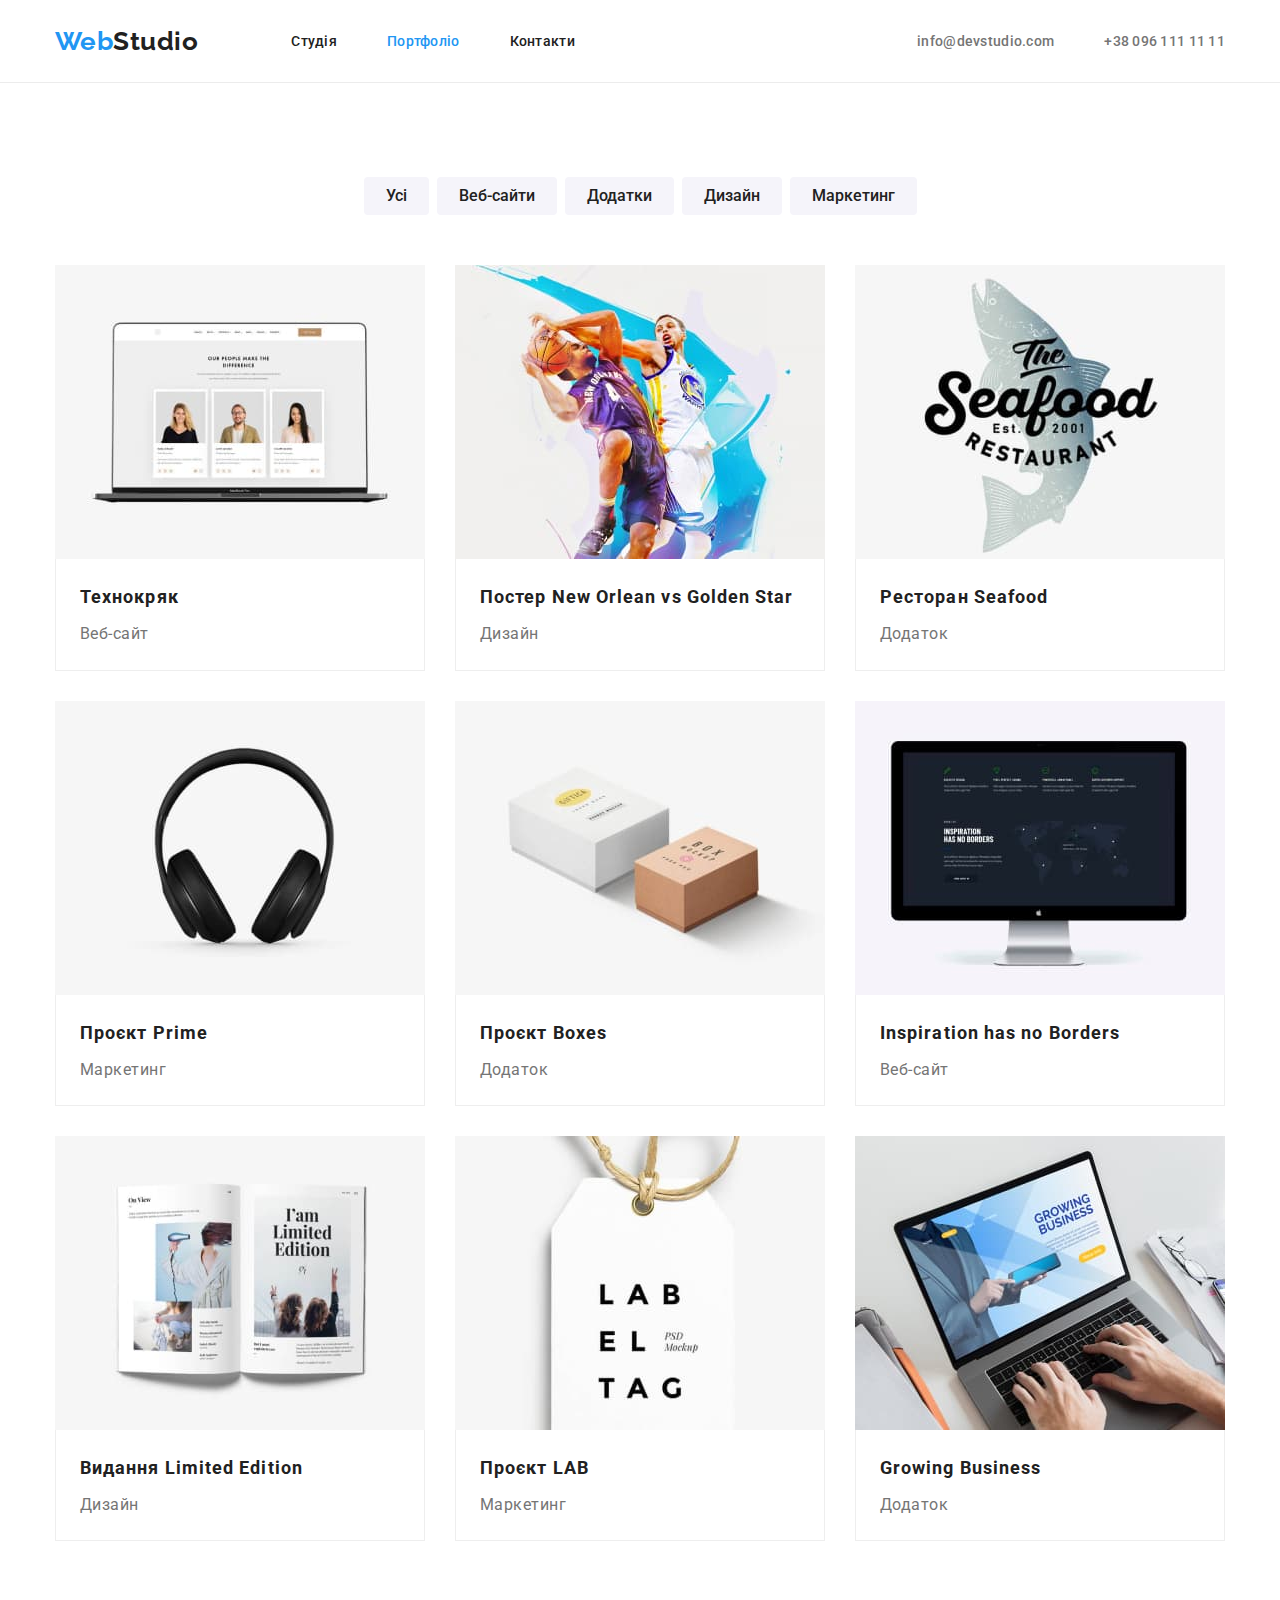
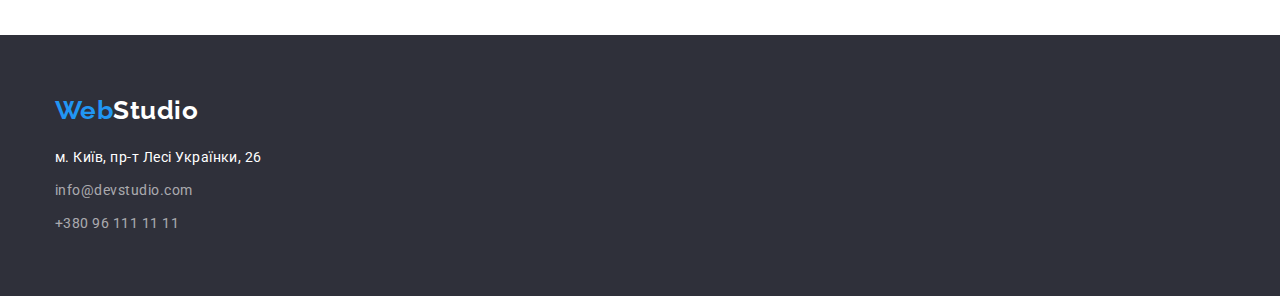
==== portfolio.html @ 6e2898c4 "Копирует файлы с репозитория goit-markup-hw-03" ====
<!DOCTYPE html>
<html lang="uk">
<head>
    <meta charset="UTF-8">
    <meta http-equiv="X-UA-Compatible" content="IE=edge">
    <meta name="viewport" content="width=device-width, initial-scale=1.0">
    <title>Document</title>
    <link href="https://fonts.googleapis.com/css2?family=Raleway:wght@700&family=Roboto:wght@400;500;700;900&display=swap" rel="stylesheet">    
    <link rel="stylesheet" href="https://cdnjs.cloudflare.com/ajax/libs/modern-normalize/1.1.0/modern-normalize.min.css">
    <link rel="stylesheet" href="./css/styles.css">
</head>
<body class="body">
    <!--Header content-->
    <header class="header">
        <div class="header-list container">
            <nav class="nav">
                <a href="./index.html" class="logo">Web<span class="second-color">Studio</span></a>
                <ul class="nav-list list">
                    <li class="nav-list-item"><a href="index.html" class="nav-link">Студія</a></li>
                    <li class="nav-list-item"><a href="./portfolio.html" class="nav-link current">Портфоліо</a></li>
                    <li class="nav-list-item"><a href="" class="nav-link">Контакти</a></li>
                </ul>
    
            </nav>
    
            <ul class="contacts list">
                <li class="contacts-item"><a href="mailto:info@devstudio.com" class="contacts-link">info@devstudio.com</a>
                </li>
                <li class="contacts-item"><a href="tel:+380961111111" class="contacts-link">+38 096 111 11 11</a></li>
            </ul>
        </div>
    
    </header>

    <!--Main content-->
<main>
    <div class="container">
    <section class="portfolio-examples">
        <h1 class="section-title portfolio-title visually-hidden">Приклади робіт</h1>
    <ul class="examples list">
        <li class="examples-item"><button type="button" class="button btn-secondary">Усі</button></li>
        <li class="examples-item"><button type="button" class="button btn-secondary">Веб-сайти</button></li>
        <li class="examples-item"><button type="button" class="button btn-secondary">Додатки</button></li>
        <li class="examples-item"><button type="button" class="button btn-secondary">Дизайн</button></li>
        <li class="examples-item"><button type="button" class="button btn-secondary">Маркетинг</button></li>
    </ul>

    <ul class="works list">
        <li class="works-item">
            <img src="images/technocrack.jpg" alt="Відкритий сайт Технокряк на ноутбуці" width="370">
            <div class="card">
            <h2 class="works-title">Технокряк</h2>
            <p class="type">Веб-сайт</p>
            </div>
        </li>

        <li class="works-item">
            <img src="./images/poster-no-vs-gs.jpg" alt="Афіша гри NO-GS" width="370">
            <div class="card">
            <h2 class="works-title">Постер New Orlean vs Golden Star</h2>
            <p class="type">Дизайн</p>
            </div>
        </li>

        <li class="works-item">
            <img src="./images/seafood.jpg" alt="Логотип ресторану Seafood" width="370">
            <div class="card">
            <h2 class="works-title">Ресторан Seafood</h2>
            <p class="type">Додаток</p>
            </div>
        </li>

        <li class="works-item">
             <img src="./images/project-prime.jpg" alt="Логотип проекту Prime" width="370">
             <div class="card">
             <h2 class="works-title">Проєкт Prime</h2>
             <p class="type">Маркетинг</p>
            </div>
            
        </li>
        <li class="works-item">
              <img src="./images/project-boxes.jpg" alt="Логотип проекту Boxes" width="370">
              <div class="card">
              <h2 class="works-title">Проєкт Boxes</h2>
              <p class="type">Додаток</p> 
            </div>
            </li>

        <li class="works-item">
              <img src="./images/inspiration-has-no-bolders.jpg" alt="Сайт Inspiration" width="370">
              <div class="card">
              <h2 class="works-title">Inspiration has no Borders</h2>
              <p class="type">Веб-сайт</p>
            </div>
            </li>

        <li class="works-item">
              <img src="./images/limited-edition.jpg" alt="Журнал Limited Edition" width="370">
            <div class="card">  
            <h2 class="works-title">Видання Limited Edition</h2>
            <p class="type">Дизайн</p>   
            </div>
            </li>

        <li class="works-item">
             <img src="./images/project-lab.jpg" alt="Бірка фірми LAB" width="370">
            <div class="card"> 
            <h2 class="works-title">Проєкт LAB</h2>
             <p class="type">Маркетинг</p>
            </div>
            </li>

        <li class="works-item">
            <img src="./images/growing-business.jpg" alt="Відкритий додаток Growing Business на ноутбуці" width="370">
            <div class="card">
            <h2 class="works-title">Growing Business</h2>
            <p class="type">Додаток</p>
            </div>
        </li>

    </ul>
   </section>
   </div>
</main>

<!--Footer content-->

<footer class="footer">
    <div class="container">
        <a href="./index.html" class="footer-logo">Web<span class="second-color">Studio</span></a>
        <address>
            <ul class="footer-list">
                <li class="footer-list-item"><a
                        href="https://www.google.com.ua/maps/place/%D0%B1%D1%83%D0%BB.+%D0%9B%D0%B5%D1%81%D0%B8+%D0%A3%D0%BA%D1%80%D0%B0%D0%B8%D0%BD%D0%BA%D0%B8,+26,+%D0%9A%D0%B8%D0%B5%D0%B2,+02000/@50.4284025,30.531833,15.25z/data=!4m5!3m4!1s0x40d4cf0e033ecbe9:0x57a4dffefec77da0!8m2!3d50.4265807!4d30.5383859?hl=ru"
                        target="_blank" rel="noopener noreferrer" class="footer-addres">м. Київ, пр-т Лесі Українки,
                        26</a></li>
                <li class="footer-list-item"><a href="mailto:info@devstudio.com"
                        class="contacts-link">info@devstudio.com</a></li>
                <li class="footer-list-item"><a href="tel:+380961111111" class="contacts-link">+380 96 111 11 11</a>
                </li>
            </ul>
        </address>
    </div>
</footer>

</body>
</html>
---- css/styles.css ----
/* Цвет основного текста #212121 */
/* Вторичный цвет текста #757575 */
/* Основной цвет макета #FFFFFF */
/* Вторичный цвет фона #F5F4FA */
/* Акцент #2196F3 */
/* Цвет футера #2F303A */

:root{
    --primary-text-color: #212121;
    --second-text-color: #757575;
    --accent-color: #2196F3;
    --primary-white-color: #ffffff;
}


.body{
    background-color:var(--primary-white-color);
    color: var(--second-text-color);
    font-family: Roboto, sans-serif;
    letter-spacing: 0.03em;
}

.visually-hidden {
  position: absolute;
  width: 1px;
  height: 1px;
  margin: -1px;
  padding: 0;
  overflow: hidden;
  border: 0;
  clip: rect(0 0 0 0);
}

.button{
    cursor: pointer;
    border: none;    
}

.list{    
    display: flex;
    list-style: none;
    padding: 0;
    margin: 0;
}

.container{
    width: 1200px;
    margin-left: auto;
    margin-right: auto;    
    padding-left: 15px;
    padding-right: 15px;  
}

h1,
h2,
h3,
h4,
h5,
h6,
p{
    margin-top: 0;
    margin-bottom: 0;

}

ul{
    margin-top: 0;
    margin-bottom: 0;
    padding-left: 0;
}

img{
    display: block;
}

.section-title{
    display: flex;
    margin-bottom: 50px;
    margin-right: auto;
    margin-left: auto;

    
    color:var(--primary-text-color);
    font-size: 36px;
    line-height: 1.17;
        
}
/* -----------/COMPONENTS---------- */

/* ------------INDEX--------------- */
/*------------- Header------------- */
.header{
    border-bottom: 1px solid #ECECEC;
}
.header-list{
    display: flex;
    align-items: center;    
}

/* Logo*/
.logo{
display: flex;

color: var(--accent-color);

text-decoration: none;
font-family: Raleway, sans-serif;
font-weight: 700;
font-size: 26px;
line-height: 1.2;
}

.second-color{
    color: var(--primary-text-color);
}

/* -----------Nav------------- */
.nav{
    display: flex;
    align-items: center;
}

.nav-list{
    display: flex;
    margin-left: 93px;
    padding-top: 32px;
    padding-bottom: 32px;
}

.nav-list .nav-list-item + .nav-list-item{
    margin-left: 50px;
}

.nav-list .nav-link{
    color: var(--primary-text-color);
    
    font-weight: 500;
    font-size: 14px;
    line-height: 1.14;
    letter-spacing: 0.02em;
    text-decoration: none; 
}

.nav-list .nav-link.current{
    color: var(--accent-color);
}

.nav-list .nav-link:hover, 
.nav-list .nav-link:focus {
    color: var(--accent-color);
}

/*----------- Contats------------- */
.contacts{
    display: flex;
    margin-left: auto;
}

.contacts .contacts-link{
    color:var(--second-text-color);
    text-decoration: none;
    font-weight: 500;
    font-size: 14px;
    line-height: 1.14;
    letter-spacing: 0.02em;

}

.contacts .contacts-link:hover,
.contacts .contacts-link:focus{
    color:var(--accent-color)
}

.contacts .contacts-item + .contacts-item{
    margin-left: 50px; 
}

/* -----------MAIN-------------- */
/* -----------Hero-------------- */

.hero{
    background-color: #2F303A;
    text-align: center;
    padding-top: 200px;
    padding-bottom: 200px;
       
}

.hero .button{
    font-weight: 700;
    font-size: 16px;
    line-height: 1.88px;
    letter-spacing: 0.06em; 
    margin-top: 30px;
    min-width: 216px;
    min-height: 50px;
    border-radius: 4px;
    padding: 10px 32px;    
}

.hero .hero-title{
    color: var(--primary-white-color);
    font-weight: 900;
    font-size: 44px;
    line-height: 1.36;     
    letter-spacing: 0.06em;
    text-transform: uppercase;              
}

.btn-primary{              /*HTML + PORTFOLIO*/
    color: var(--primary-white-color);
    background-color: var(--accent-color);
}

/* -----------Features---------------- */
.features-list{
    padding-top: 94px;
    padding-bottom: 47px;
    display: flex;
    flex-wrap: wrap;    
    column-gap: 30px;
}

.features-list-item{
    width: 270px;
    display: flex;
    flex-wrap: wrap;  
    row-gap: 10px;
}

.features-list .features-list-title{
    color:var(--primary-text-color);
    font-size: 14px;
    line-height: 1.14;
    text-transform: uppercase;
}

.features-list-title .features-list-description{
    font-size: 14px;
    line-height: 1.71;    
}

/* ------------Work---------------- */

.work{
    padding-top: 47px;
    padding-bottom: 94px;
    display: flex;
    flex-wrap: wrap;
}

.work-list{
    display: flex;
    flex-wrap: wrap;
    column-gap: 30px;
}

.work-list-item{
    flex-basis: calc((100% - 60px) / 3);
}


/* ------------Our team--------------- */
.team{
    background-color: #F5F4FA;
    padding-top: 94px;
    padding-bottom: 94px;
}

.team-title{
    justify-content: center;
}

.team-list{
    display: flex;
    flex-wrap: wrap;    
    column-gap: 30px;
}

.team-cards{
    text-align: center;
    padding-top: 30px;
    padding-bottom: 30px;
    border: 1px solid #FFFFFF;
    border-top: none;
    background-color: #FFFFFF;
}

.team-list-item{
    flex-basis: calc((100% - 90px) / 4);
}

.team-title-item{
    display: flex;
    margin-bottom: 10px;
    justify-content: center;
    align-items: center;
    
    color: var(--primary-text-color);
    font-weight: 500;
    font-size: 16px;
    line-height: 1.19;
}
.team-title-discription{
    display: flex;
    
    justify-content: center;
    align-items: center;
    
    font-size: 16px;
    line-height: 1.19;
}    

/* -------------Footer------------ */
.footer{      
    background-color: #2F303A;
    padding-top: 60px;
    padding-bottom: 60px;
}

.footer-logo{
    margin-bottom: 20px;
    
    color: var(--accent-color);
    text-decoration: none;
    font-family: Raleway, sans-serif;
    font-weight: 700;
    font-size: 26px;
    line-height: 1.2;

}

.footer-logo .second-color{
    color: var(--primary-white-color);
}

.footer-list{
    list-style: none;
    margin-top: 20px;
}

.footer-list-item{
    margin-bottom: 9px;
}

.footer-list-item:last-child{
    margin-bottom: 0px;
}

.footer .footer-addres{       
    color: var(--primary-white-color);
    text-decoration: none;
    font-style: normal;
    font-size: 14px;
    line-height: 1.71;
}

.footer .contacts-link{
    color: rgba(255, 255, 255, 0.6);
    text-decoration: none;
    font-style: normal;
    font-size: 14px;
    line-height: 1.71;
}

.contacts-link:last-child{
    margin-bottom: 0px;
}

.footer .contacts-link:hover,
.footer .contacts-link:focus{
    color: var(--accent-color);
}

/* -----------PORTFOLIO------------ */

/* ------------Main---------------- */

.btn-secondary{
    color: var(--primary-text-color);
    background-color: #F5F4FA;
       
}

.btn-secondary:hover,
.btn-secondary:focus{
    color: var(--primary-white-color);
    background-color: var(--accent-color);
}

.examples{
    display: flex;
    justify-content: center;
    margin-bottom: 50px;
    display: flex;
    flex-wrap: wrap;
    column-gap: 8px;
}

.examples .button{
    border-radius: 4px;
    padding: 6px 22px;
}

.card{   
    padding: 20px 24px;
    border: 1px solid #EEEEEE;
    border-top: none;
}

.examples .btn-secondary{
    font-weight: 500;
    font-size: 16px;
    line-height: 1.63;
}

.portfolio-examples{
    padding-top: 94px;
    padding-bottom: 94px;
}
    
.works{
    display: flex;
    flex-wrap: wrap;
    gap: 30px;    
}

.works .works-title{
    color:var(--primary-text-color);
    font-size: 18px;
    line-height: 2;
    letter-spacing: 0.06em;

    margin-bottom: 4px;
}

.works .type{
    font-size: 16px;
    line-height: 1.88;
}
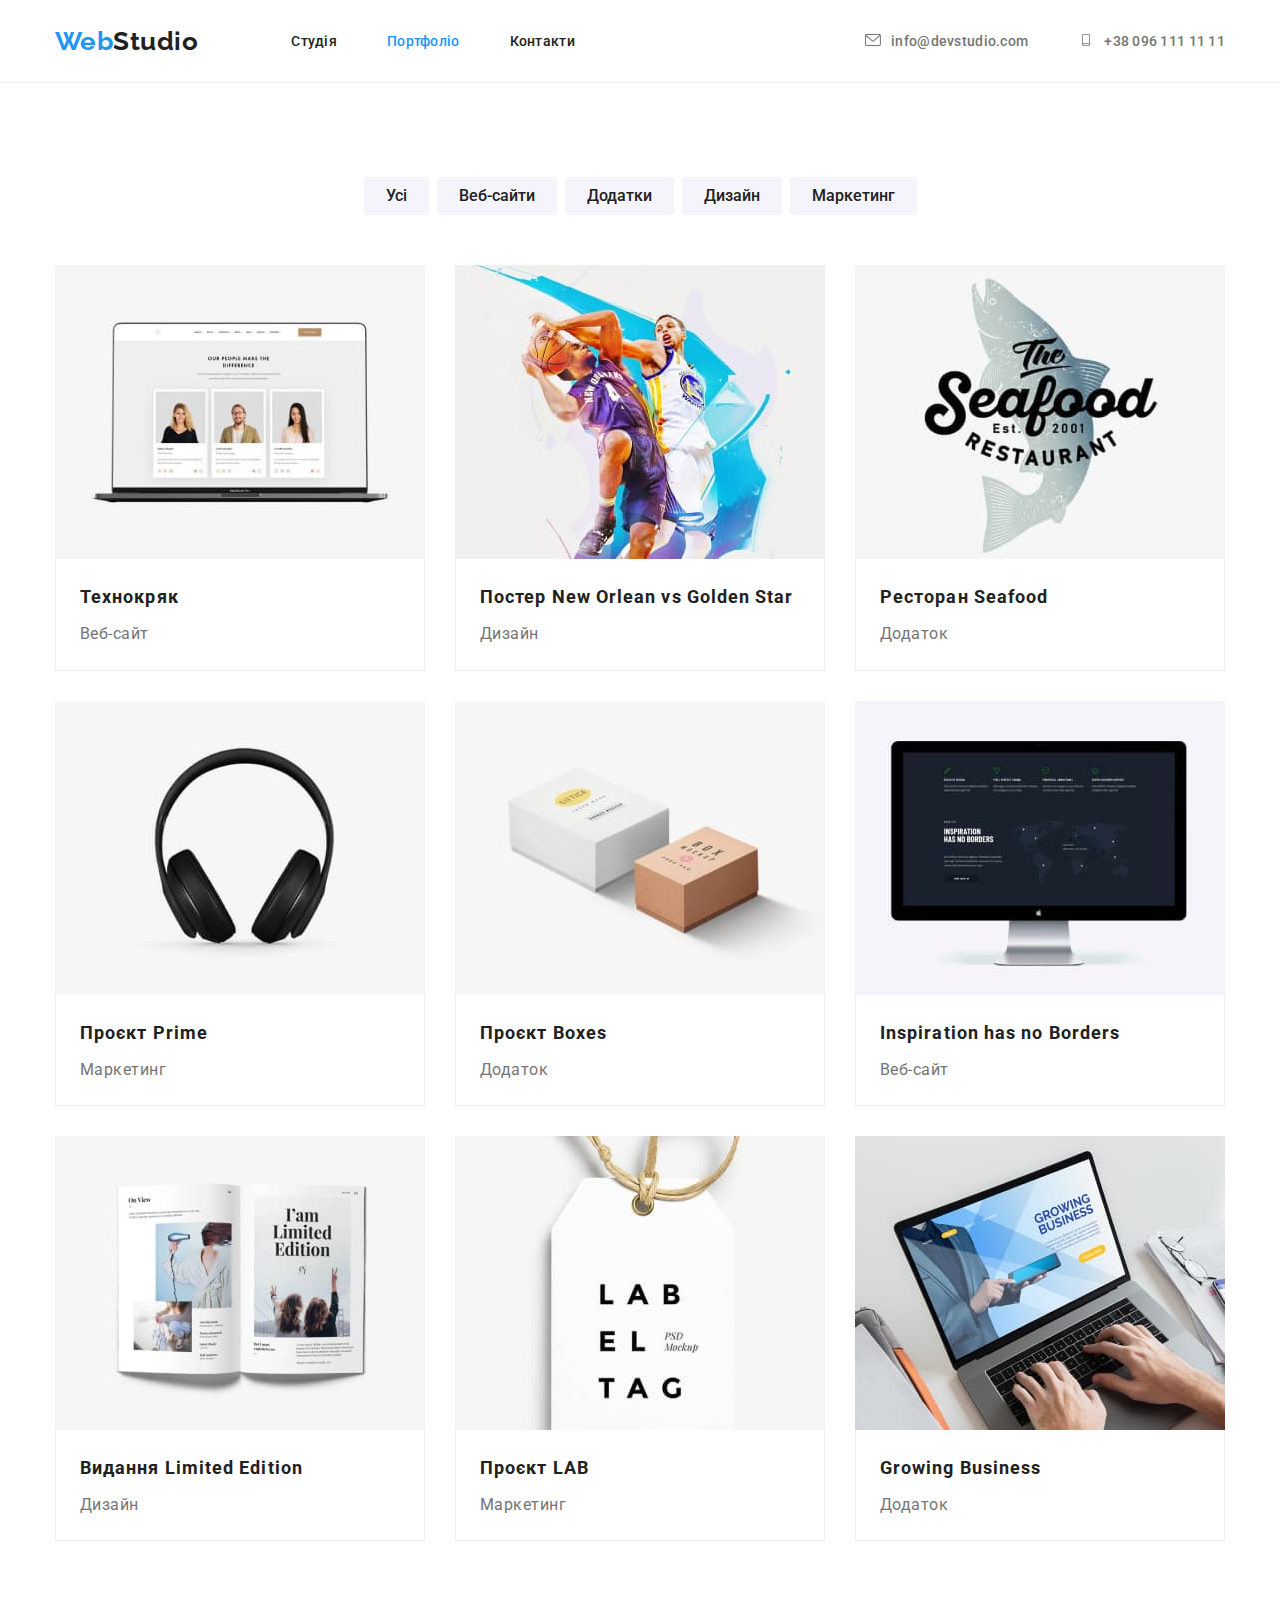
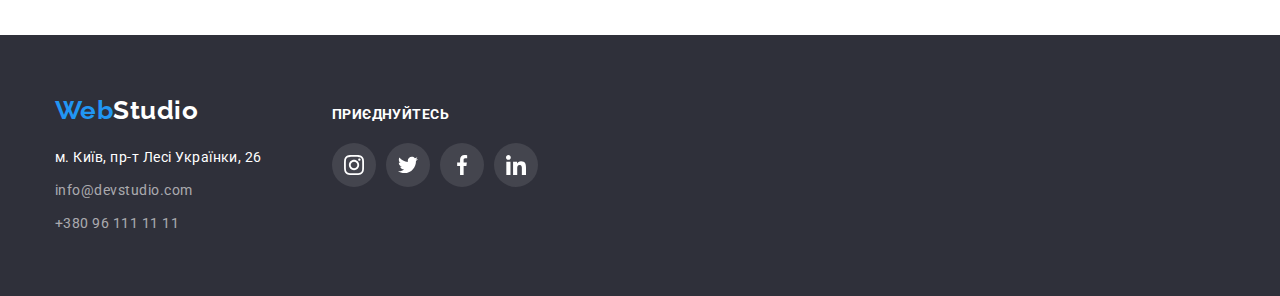
==== commit d972471f: "Добавляет декоративные эффекты и элементы" ====
--- a/portfolio.html
+++ b/portfolio.html
@@ -24,9 +24,18 @@
             </nav>
     
             <ul class="contacts list">
-                <li class="contacts-item"><a href="mailto:info@devstudio.com" class="contacts-link">info@devstudio.com</a>
+                <li class="contacts-item">
+    
+                    <a href="mailto:info@devstudio.com" class="contacts-link"><svg class="contacts-icon-mail">
+                            <use href="./images/icons.svg#icon-envelope-hover"></use>
+                        </svg>info@devstudio.com</a>
                 </li>
-                <li class="contacts-item"><a href="tel:+380961111111" class="contacts-link">+38 096 111 11 11</a></li>
+                <li class="contacts-item">
+    
+                    <a href="tel:+380961111111" class="contacts-link"><svg class="contacts-icon-tel">
+                            <use href="./images/icons.svg#icon-smartphone"></use>
+                        </svg>+38 096 111 11 11</a>
+                </li>
             </ul>
         </div>
     
@@ -126,20 +135,55 @@
 <!--Footer content-->
 
 <footer class="footer">
-    <div class="container">
-        <a href="./index.html" class="footer-logo">Web<span class="second-color">Studio</span></a>
-        <address>
-            <ul class="footer-list">
-                <li class="footer-list-item"><a
-                        href="https://www.google.com.ua/maps/place/%D0%B1%D1%83%D0%BB.+%D0%9B%D0%B5%D1%81%D0%B8+%D0%A3%D0%BA%D1%80%D0%B0%D0%B8%D0%BD%D0%BA%D0%B8,+26,+%D0%9A%D0%B8%D0%B5%D0%B2,+02000/@50.4284025,30.531833,15.25z/data=!4m5!3m4!1s0x40d4cf0e033ecbe9:0x57a4dffefec77da0!8m2!3d50.4265807!4d30.5383859?hl=ru"
-                        target="_blank" rel="noopener noreferrer" class="footer-addres">м. Київ, пр-т Лесі Українки,
-                        26</a></li>
-                <li class="footer-list-item"><a href="mailto:info@devstudio.com"
-                        class="contacts-link">info@devstudio.com</a></li>
-                <li class="footer-list-item"><a href="tel:+380961111111" class="contacts-link">+380 96 111 11 11</a>
+    <div class="container container-list">
+        <div class="footer-block">
+            <a href="./index.html" class="footer-logo">Web<span class="second-color">Studio</span></a>
+            <address>
+                <ul class="footer-list">
+                    <li class="footer-list-item"><a
+                            href="https://www.google.com.ua/maps/place/%D0%B1%D1%83%D0%BB.+%D0%9B%D0%B5%D1%81%D0%B8+%D0%A3%D0%BA%D1%80%D0%B0%D0%B8%D0%BD%D0%BA%D0%B8,+26,+%D0%9A%D0%B8%D0%B5%D0%B2,+02000/@50.4284025,30.531833,15.25z/data=!4m5!3m4!1s0x40d4cf0e033ecbe9:0x57a4dffefec77da0!8m2!3d50.4265807!4d30.5383859?hl=ru"
+                            target="_blank" rel="noopener noreferrer" class="footer-addres">м. Київ, пр-т Лесі Українки,
+                            26</a></li>
+                    <li class="footer-list-item"><a href="mailto:info@devstudio.com"
+                            class="contacts-link">info@devstudio.com</a></li>
+                    <li class="footer-list-item"><a href="tel:+380961111111" class="contacts-link">+380 96 111 11 11</a>
+                    </li>
+                </ul>
+            </address>
+        </div>
+        <div class="footer-div">
+            <h2 class="footer-social-title">приєднуйтесь</h2>
+            <ul class="footer-social-list list">
+                <li class="footer-social-list-item">
+                    <a href="" class="footer-social-list-link">
+                        <svg class="footer-social-list-icon" width="20" height="20">
+                            <use href="./images/icons.svg#icon-instagram"></use>
+                        </svg>
+                    </a>
+                </li>
+                <li class="footer-social-list-item">
+                    <a href="" class="footer-social-list-link">
+                        <svg class="footer-social-list-icon" width="20" height="20">
+                            <use href="./images/icons.svg#icon-twitter"></use>
+                        </svg>
+                    </a>
+                </li>
+                <li class="footer-social-list-item">
+                    <a href="" class="footer-social-list-link">
+                        <svg class="footer-social-list-icon" width="20" height="20">
+                            <use href="./images/icons.svg#icon-facebook"></use>
+                        </svg>
+                    </a>
+                </li>
+                <li class="footer-social-list-item">
+                    <a href="" class="footer-social-list-link">
+                        <svg class="footer-social-list-icon" width="20" height="20">
+                            <use href="./images/icons.svg#icon-linkedin"></use>
+                        </svg>
+                    </a>
                 </li>
             </ul>
-        </address>
+        </div>
     </div>
 </footer>
 
--- a/css/styles.css
+++ b/css/styles.css
@@ -51,6 +51,7 @@
     padding-right: 15px;  
 }
 
+
 h1,
 h2,
 h3,
@@ -76,8 +77,7 @@
 .section-title{
     display: flex;
     margin-bottom: 50px;
-    margin-right: auto;
-    margin-left: auto;
+    justify-content: center;
 
     
     color:var(--primary-text-color);
@@ -156,19 +156,44 @@
     margin-left: auto;
 }
 
-.contacts .contacts-link{
+.contacts-icon-mail{
+    width: 16px;
+    height: 12px;
+    margin-right: 10px;
+    fill: var(--second-text-color);
+}
+
+.contacts-icon-tel{
+    width: 16px;
+    height: 12px;
+    margin-right: 10px;
+    fill: var(--second-text-color);
+}
+
+
+.contacts .contacts-link:hover .contacts-icon-mail,
+.contacts .contacts-link:focus .contacts-icon-mail{
+    fill: var(--accent-color);
+}
+
+.contacts .contacts-link:hover .contacts-icon-tel,
+.contacts .contacts-link:focus .contacts-icon-tel{
+    fill: var(--accent-color);
+}
+
+
+.contacts .contacts-link{  
     color:var(--second-text-color);
     text-decoration: none;
     font-weight: 500;
     font-size: 14px;
     line-height: 1.14;
     letter-spacing: 0.02em;
-
 }
 
 .contacts .contacts-link:hover,
 .contacts .contacts-link:focus{
-    color:var(--accent-color)
+    color:var(--accent-color);       
 }
 
 .contacts .contacts-item + .contacts-item{
@@ -179,12 +204,16 @@
 /* -----------Hero-------------- */
 
 .hero{
-    background-color: #2F303A;
     text-align: center;
     padding-top: 200px;
     padding-bottom: 200px;
        
-}
+    background-color: #C4C4C4;
+    background-image: linear-gradient(rgba(47, 48, 54, 0.4), rgba(47, 48, 54, 0.4)),
+    url('../images/hero.jpg');
+    block-size: cover;
+}
+
 
 .hero .button{
     font-weight: 700;
@@ -213,19 +242,28 @@
 }
 
 /* -----------Features---------------- */
+.section-features{
+    padding-top: 94px;
+    padding-bottom: 94px;
+}
+
 .features-list{
-    padding-top: 94px;
-    padding-bottom: 47px;
+    /* padding-top: 94px;
+    padding-bottom: 47px; */
     display: flex;
     flex-wrap: wrap;    
     column-gap: 30px;
 }
 
 .features-list-item{
-    width: 270px;
-    display: flex;
-    flex-wrap: wrap;  
-    row-gap: 10px;
+    /* display: flex;
+    justify-content: center;
+    align-items: center;
+    
+    /* flex-wrap: wrap;  
+    row-gap: 10px; */ 
+
+    
 }
 
 .features-list .features-list-title{
@@ -233,6 +271,9 @@
     font-size: 14px;
     line-height: 1.14;
     text-transform: uppercase;
+
+    /* margin-top: 30px; */
+    margin-bottom: 10px;
 }
 
 .features-list-title .features-list-description{
@@ -240,10 +281,25 @@
     line-height: 1.71;    
 }
 
+.features-text{
+    padding-top: 30px;
+    width: 270px;
+}
+
+.features-icon{
+    display: flex;
+    justify-content: center;
+    align-items: center;
+    width: 270px;
+    height: 120px;
+
+    background: #F5F4FA;
+    border-radius: 4px;
+}
+
 /* ------------Work---------------- */
 
 .work{
-    padding-top: 47px;
     padding-bottom: 94px;
     display: flex;
     flex-wrap: wrap;
@@ -267,9 +323,6 @@
     padding-bottom: 94px;
 }
 
-.team-title{
-    justify-content: center;
-}
 
 .team-list{
     display: flex;
@@ -278,16 +331,20 @@
 }
 
 .team-cards{
-    text-align: center;
     padding-top: 30px;
     padding-bottom: 30px;
-    border: 1px solid #FFFFFF;
+    border: 1px solid #FFFFFF;    
+    border-bottom-right-radius: 4px;
+    border-bottom-left-radius: 4px;
     border-top: none;
     background-color: #FFFFFF;
 }
 
 .team-list-item{
     flex-basis: calc((100% - 90px) / 4);
+    
+    box-shadow: 0px 1px 3px rgba(0, 0, 0, 0.12), 0px 1px 1px rgba(0, 0, 0, 0.14), 0px 2px 1px rgba(0, 0, 0, 0.2);
+    border-radius: 0px 0px 4px 4px;
 }
 
 .team-title-item{
@@ -303,19 +360,102 @@
 }
 .team-title-discription{
     display: flex;
-    
-    justify-content: center;
-    align-items: center;
+    justify-content: center;
+    align-items: center;
+    margin-bottom: 16px;
     
     font-size: 16px;
     line-height: 1.19;
+}
+
+.social-list{
+    display: flex;
+    justify-content: center;
+    column-gap: 10px;
+}
+
+.social-list-link{
+    display: flex;
+    justify-content: center;
+    align-items: center;
+    width: 44px;
+    height: 44px;
+    border-radius: 50%;
 }    
+
+.social-list-link:hover,
+.social-list-link:focus{
+    background-color: var(--accent-color);
+}
+
+.social-list-icon{
+    fill: #AFB1B8;
+}
+
+.social-list-link:hover .social-list-icon,
+.social-list-link:focus .social-list-icon{
+    fill: var(--primary-white-color);
+}
+
+
+/* -------------Our clients--------- */
+.clients{
+    padding-top: 94px;
+    padding-bottom: 94px;
+}
+
+.clients-list{
+    display: flex;
+    flex-wrap: wrap;
+    column-gap: 30px;
+}
+
+.clients-list-item{
+    display: flex;
+    justify-content: center;
+    align-items: center;
+    flex-basis: calc((100%-150px) / 6);
+
+    width: 170px;
+    height: 92px;
+
+    border: 1px solid #AFB1B8;
+    border-radius: 4px;
+}
+
+.clients-list-link{
+    display: flex;
+    justify-content: center;
+    align-items: center;
+    width: 170px;
+    height: 92px;
+}
+
+
+
+.clients-list-link:hover .clients-list-icon,
+.clients-list-link:focus .clients-list-icon{
+    fill: var(--accent-color);
+}
+
+.clients-list-icon{
+    fill: #AFB1B8;
+}
 
 /* -------------Footer------------ */
 .footer{      
     background-color: #2F303A;
     padding-top: 60px;
     padding-bottom: 60px;
+}
+
+.container-list{
+    display: flex;
+}
+
+.footer-block{
+    display: inline-block;
+    
 }
 
 .footer-logo{
@@ -372,6 +512,51 @@
     color: var(--accent-color);
 }
 
+.footer-div{
+    margin-top: 12px;
+    margin-left: 70px; 
+}
+
+.footer-social-title{
+    font-family: 'Roboto';
+    font-weight: 700;
+    font-size: 14px;
+    line-height: 1.14;
+    letter-spacing: 0.03em;
+    text-transform: uppercase;
+    color: var(--primary-white-color);
+
+    margin-bottom: 20px;
+}
+
+.footer-social-list{      
+    column-gap: 10px;
+}
+
+.footer-social-list-item{
+    display: flex;     
+}
+
+.footer-social-list-link{
+    display: flex;
+    justify-content: center;
+    align-items: center;
+    width: 44px;
+    height: 44px;
+    border-radius: 50%;
+    background-color: rgba(255, 255, 255, 0.1);
+}
+
+.footer-social-list-link:hover,
+.footer-social-list-link:focus{
+    background-color: var(--accent-color);
+}
+
+.footer-social-list-icon{
+    
+    fill: var(--primary-white-color);
+}
+
 /* -----------PORTFOLIO------------ */
 
 /* ------------Main---------------- */
@@ -386,6 +571,7 @@
 .btn-secondary:focus{
     color: var(--primary-white-color);
     background-color: var(--accent-color);
+    box-shadow: 0px 3px 1px rgba(0, 0, 0, 0.1), 0px 1px 2px rgba(0, 0, 0, 0.08), 0px 2px 2px rgba(0, 0, 0, 0.12);
 }
 
 .examples{
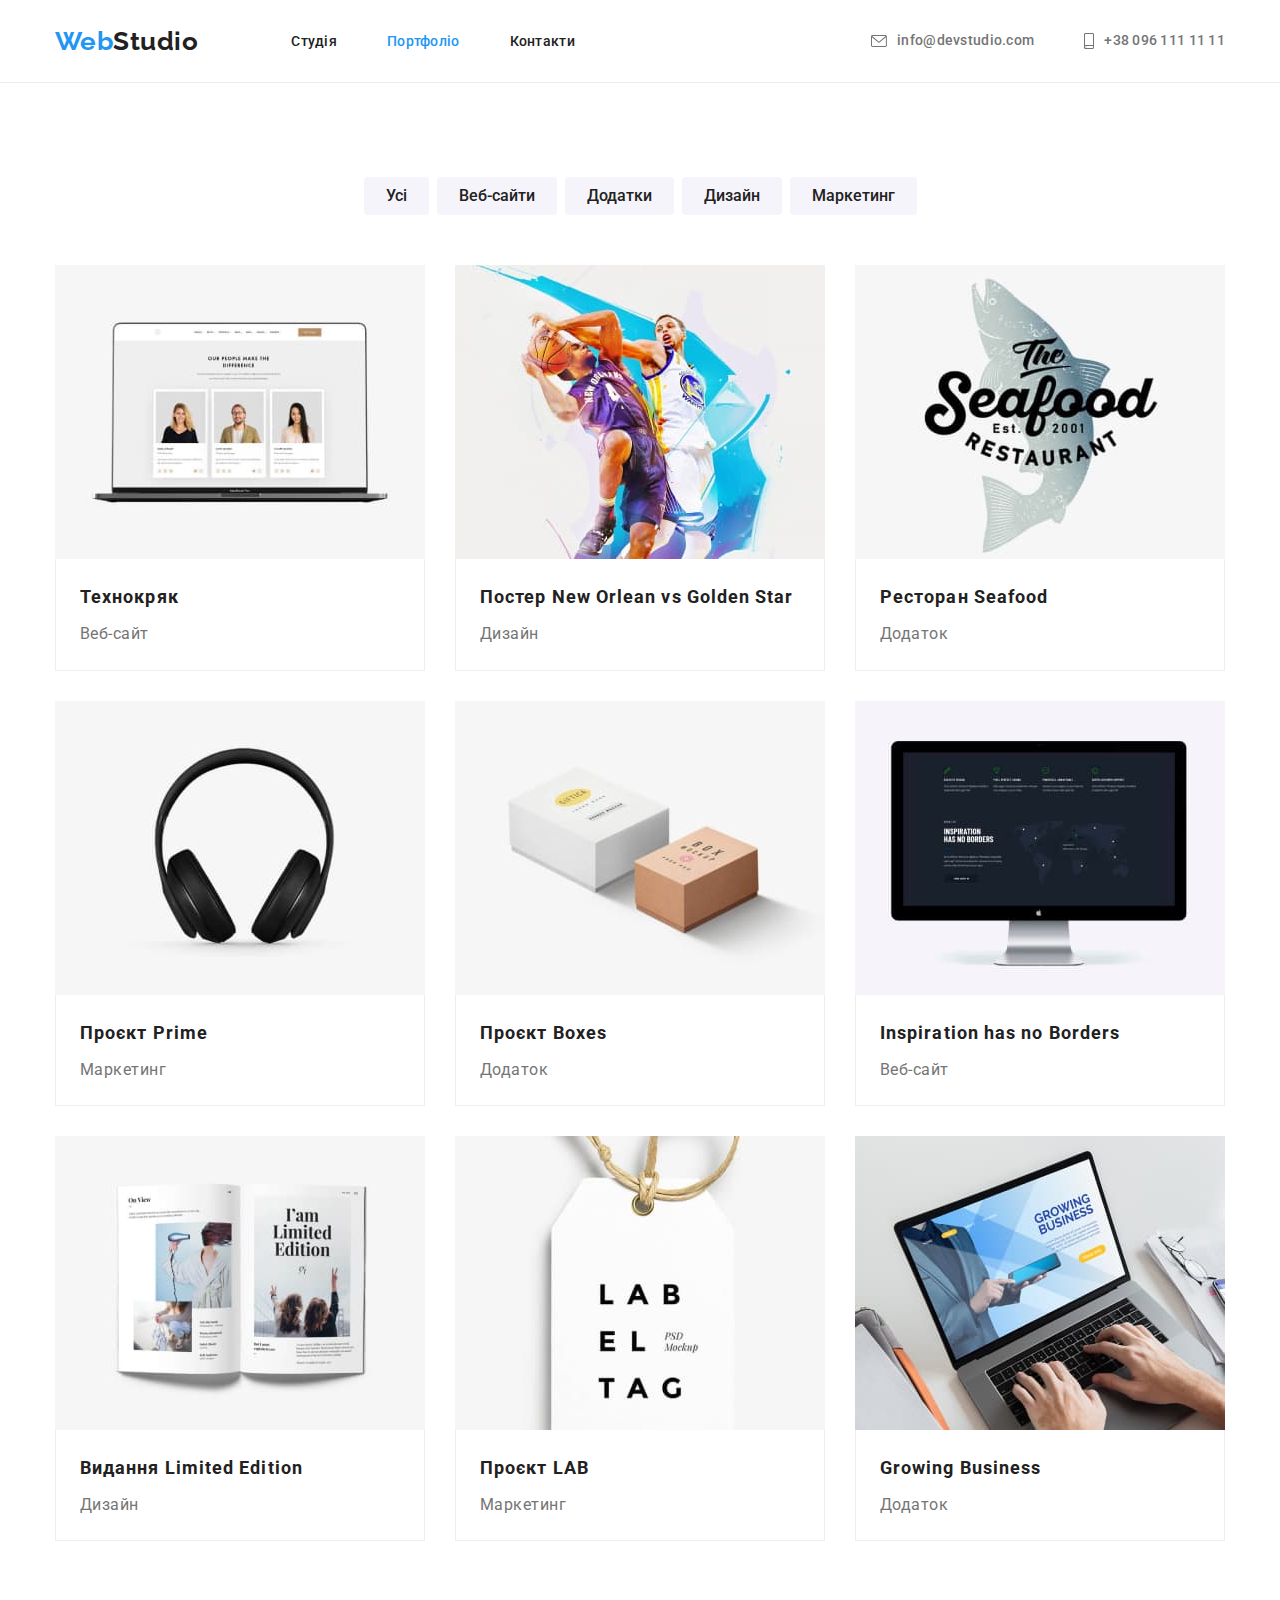
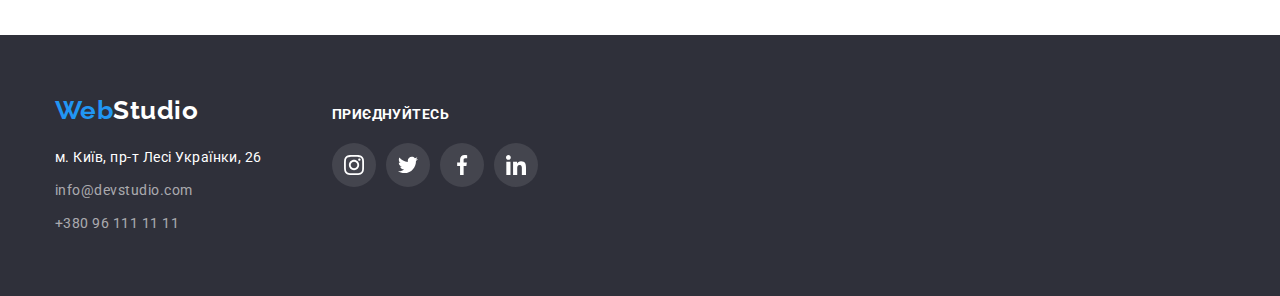
==== commit 52ef12ff: "Добавляет ховер на карточки в портфолио" ====
--- a/portfolio.html
+++ b/portfolio.html
@@ -61,6 +61,7 @@
             <h2 class="works-title">Технокряк</h2>
             <p class="type">Веб-сайт</p>
             </div>
+            
         </li>
 
         <li class="works-item">
@@ -84,16 +85,16 @@
              <div class="card">
              <h2 class="works-title">Проєкт Prime</h2>
              <p class="type">Маркетинг</p>
-            </div>
-            
+            </div>                     
         </li>
+
         <li class="works-item">
               <img src="./images/project-boxes.jpg" alt="Логотип проекту Boxes" width="370">
               <div class="card">
               <h2 class="works-title">Проєкт Boxes</h2>
               <p class="type">Додаток</p> 
             </div>
-            </li>
+        </li>
 
         <li class="works-item">
               <img src="./images/inspiration-has-no-bolders.jpg" alt="Сайт Inspiration" width="370">
@@ -101,22 +102,22 @@
               <h2 class="works-title">Inspiration has no Borders</h2>
               <p class="type">Веб-сайт</p>
             </div>
-            </li>
+         </li>
 
         <li class="works-item">
-              <img src="./images/limited-edition.jpg" alt="Журнал Limited Edition" width="370">
+            <img src="./images/limited-edition.jpg" alt="Журнал Limited Edition" width="370">
             <div class="card">  
             <h2 class="works-title">Видання Limited Edition</h2>
             <p class="type">Дизайн</p>   
             </div>
-            </li>
+        </li>
 
         <li class="works-item">
              <img src="./images/project-lab.jpg" alt="Бірка фірми LAB" width="370">
             <div class="card"> 
             <h2 class="works-title">Проєкт LAB</h2>
              <p class="type">Маркетинг</p>
-            </div>
+            </div>            
             </li>
 
         <li class="works-item">
--- a/css/styles.css
+++ b/css/styles.css
@@ -164,8 +164,8 @@
 }
 
 .contacts-icon-tel{
-    width: 16px;
-    height: 12px;
+    width: 10px;
+    height: 16px;
     margin-right: 10px;
     fill: var(--second-text-color);
 }
@@ -189,6 +189,10 @@
     font-size: 14px;
     line-height: 1.14;
     letter-spacing: 0.02em;
+
+    display: flex;
+    justify-content: center;
+    align-items: center;
 }
 
 .contacts .contacts-link:hover,
@@ -413,9 +417,15 @@
 .clients-list-item{
     display: flex;
     justify-content: center;
-    align-items: center;
-    flex-basis: calc((100%-150px) / 6);
-
+    align-items: center;    
+    width: 170px;
+    height: 92px;   
+}
+
+.clients-list-link{
+    display: flex;
+    justify-content: center;
+    align-items: center;
     width: 170px;
     height: 92px;
 
@@ -423,20 +433,16 @@
     border-radius: 4px;
 }
 
-.clients-list-link{
-    display: flex;
-    justify-content: center;
-    align-items: center;
-    width: 170px;
-    height: 92px;
-}
-
-
+.clients-list-link:hover,
+.clients-list-link:focus{
+    border: 1px solid var(--accent-color);
+}
 
 .clients-list-link:hover .clients-list-icon,
 .clients-list-link:focus .clients-list-icon{
-    fill: var(--accent-color);
-}
+    fill: var(--accent-color);    
+}
+
 
 .clients-list-icon{
     fill: #AFB1B8;
@@ -611,6 +617,11 @@
     gap: 30px;    
 }
 
+.works-item:hover,
+.works-item:focus{
+    box-shadow: 0px 1px 1px rgba(0, 0, 0, 0.12), 0px 4px 4px rgba(0, 0, 0, 0.06), 1px 4px 6px rgba(0, 0, 0, 0.16);
+}
+
 .works .works-title{
     color:var(--primary-text-color);
     font-size: 18px;
@@ -618,10 +629,14 @@
     letter-spacing: 0.06em;
 
     margin-bottom: 4px;
+
+
 }
 
 .works .type{
     font-size: 16px;
     line-height: 1.88;
-}
-
+
+    color: var(--second-text-color);
+}
+
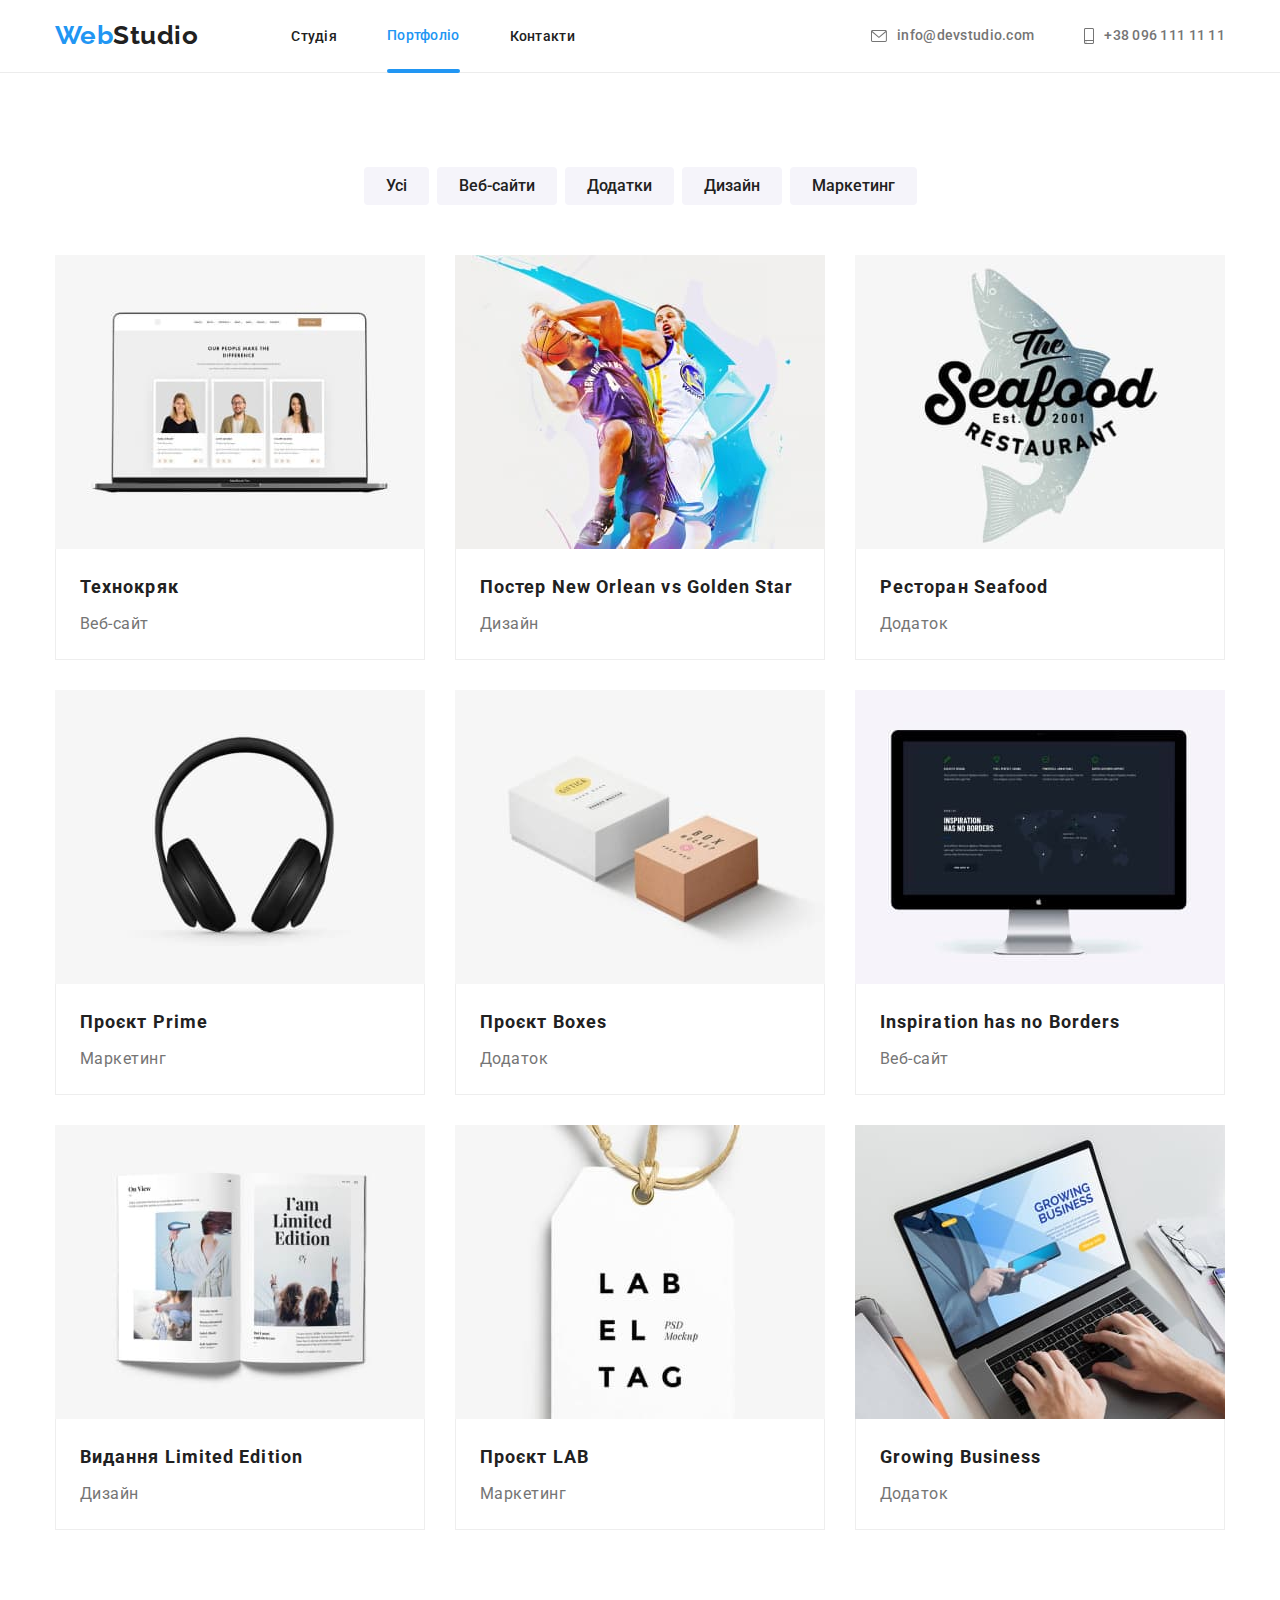
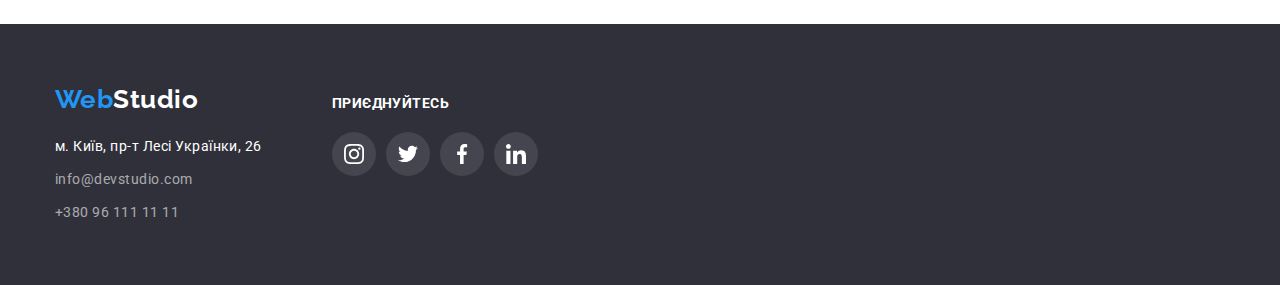
==== commit 11d4207c: "Добавляет позиционирование элементам, переходы и анимации" ====
--- a/portfolio.html
+++ b/portfolio.html
@@ -56,76 +56,173 @@
 
     <ul class="works list">
         <li class="works-item">
-            <img src="images/technocrack.jpg" alt="Відкритий сайт Технокряк на ноутбуці" width="370">
+            <a href="" class="works-link">
+                <div class="works-thumb">
+                    <img src="images/technocrack.jpg" alt="Відкритий сайт Технокряк на ноутбуці" width="370">
+                    <div class="works-overlay">
+                        <div class="works-actions">
+                            <p class="works-actions-discription">Ресурс пропонує комплексні пропозиції з різним рівнем функціоналу та сервісів.
+                                Все це дозволить відвідувачу отримати
+                                вичерпні відомості про компанію чи приватну особу.</p>
+                        </div>
+                    </div>
+                </div>
+                <div class="card">
+                    <h2 class="works-title">Технокряк</h2>
+                    <p class="type">Веб-сайт</p>
+                </div>
+            </a>
+        </li>
+
+        <li class="works-item">
+           <a href="" class="works-link">
+            <div class="works-thumb"><img src="./images/poster-no-vs-gs.jpg" alt="Афіша гри NO-GS" width="370">
+                <div class="works-overlay">
+                    <div class="works-actions">
+                        <p class="works-actions-discription">Ресурс пропонує комплексні пропозиції з різним рівнем функціоналу та сервісів.
+                        Все це дозволить відвідувачу отримати
+                        вичерпні відомості про компанію чи приватну особу.</p>
+                    </div>
+                </div>
+            </div>
+            
             <div class="card">
-            <h2 class="works-title">Технокряк</h2>
-            <p class="type">Веб-сайт</p>
-            </div>
-            
-        </li>
-
-        <li class="works-item">
-            <img src="./images/poster-no-vs-gs.jpg" alt="Афіша гри NO-GS" width="370">
+                <h2 class="works-title">Постер New Orlean vs Golden Star</h2>
+                <p class="type">Дизайн</p>
+            </div>
+           </a>
+        </li>
+
+        <li class="works-item">
+            <a href="" class="works-link">
+                <div class="works-thumb"><img src="./images/seafood.jpg" alt="Логотип ресторану Seafood" width="370">
+                    <div class="works-overlay">
+                        <div class="works-actions">
+                            <p class="works-actions-discription">Ресурс пропонує комплексні пропозиції з різним рівнем функціоналу та сервісів.
+                            Все це дозволить відвідувачу отримати
+                            вичерпні відомості про компанію чи приватну особу.</p>
+                        </div>
+                    </div>
+                </div>
+                
+                <div class="card">
+                    <h2 class="works-title">Ресторан Seafood</h2>
+                    <p class="type">Додаток</p>
+                </div>
+            </a>
+        </li>
+
+        <li class="works-item">
+             <a href="" class="works-link"><div class="works-thumb"><img src="./images/project-prime.jpg" alt="Логотип проекту Prime" width="370">
+                <div class="works-overlay">
+                    <div class="works-actions">
+                        <p class="works-actions-discription">Ресурс пропонує комплексні пропозиції з різним рівнем функціоналу та сервісів.
+                        Все це дозволить відвідувачу отримати
+                        вичерпні відомості про компанію чи приватну особу.</p>
+                    </div>
+                </div>
+            </div>
+            
             <div class="card">
-            <h2 class="works-title">Постер New Orlean vs Golden Star</h2>
-            <p class="type">Дизайн</p>
-            </div>
-        </li>
-
-        <li class="works-item">
-            <img src="./images/seafood.jpg" alt="Логотип ресторану Seafood" width="370">
+                <h2 class="works-title">Проєкт Prime</h2>
+                <p class="type">Маркетинг</p>
+            </div></a>
+            
+        </li>
+        <li class="works-item">
+              <a href="" class="works-link">
+                <div class="works-thumb"><img src="./images/project-boxes.jpg" alt="Логотип проекту Boxes" width="370">
+                <div class="works-overlay">
+                    <div class="works-actions">
+                        <p class="works-actions-discription">Ресурс пропонує комплексні пропозиції з різним рівнем функціоналу та сервісів.
+                        Все це дозволить відвідувачу отримати
+                        вичерпні відомості про компанію чи приватну особу.</p>
+                    </div>
+                </div>
+            </div>
+            
             <div class="card">
-            <h2 class="works-title">Ресторан Seafood</h2>
-            <p class="type">Додаток</p>
-            </div>
-        </li>
-
-        <li class="works-item">
-             <img src="./images/project-prime.jpg" alt="Логотип проекту Prime" width="370">
-             <div class="card">
-             <h2 class="works-title">Проєкт Prime</h2>
-             <p class="type">Маркетинг</p>
-            </div>                     
-        </li>
-
-        <li class="works-item">
-              <img src="./images/project-boxes.jpg" alt="Логотип проекту Boxes" width="370">
-              <div class="card">
-              <h2 class="works-title">Проєкт Boxes</h2>
-              <p class="type">Додаток</p> 
-            </div>
-        </li>
-
-        <li class="works-item">
-              <img src="./images/inspiration-has-no-bolders.jpg" alt="Сайт Inspiration" width="370">
-              <div class="card">
-              <h2 class="works-title">Inspiration has no Borders</h2>
-              <p class="type">Веб-сайт</p>
-            </div>
-         </li>
-
-        <li class="works-item">
-            <img src="./images/limited-edition.jpg" alt="Журнал Limited Edition" width="370">
-            <div class="card">  
-            <h2 class="works-title">Видання Limited Edition</h2>
-            <p class="type">Дизайн</p>   
-            </div>
-        </li>
-
-        <li class="works-item">
-             <img src="./images/project-lab.jpg" alt="Бірка фірми LAB" width="370">
-            <div class="card"> 
-            <h2 class="works-title">Проєкт LAB</h2>
-             <p class="type">Маркетинг</p>
-            </div>            
-            </li>
-
-        <li class="works-item">
-            <img src="./images/growing-business.jpg" alt="Відкритий додаток Growing Business на ноутбуці" width="370">
-            <div class="card">
-            <h2 class="works-title">Growing Business</h2>
-            <p class="type">Додаток</p>
-            </div>
+                <h2 class="works-title">Проєкт Boxes</h2>
+                <p class="type">Додаток</p>
+            </div>
+            </a>
+            </li>
+
+        <li class="works-item">
+              <a href="" class="works-link">
+                <div class="works-thumb"><img src="./images/inspiration-has-no-bolders.jpg" alt="Сайт Inspiration" width="370">
+                    <div class="works-overlay">
+                        <div class="works-actions">
+                            <p class="works-actions-discription">Ресурс пропонує комплексні пропозиції з різним рівнем функціоналу та сервісів.
+                            Все це дозволить відвідувачу отримати
+                            вичерпні відомості про компанію чи приватну особу.</p>
+                        </div>
+                    </div>
+                </div>
+                
+                <div class="card">
+                    <h2 class="works-title">Inspiration has no Borders</h2>
+                    <p class="type">Веб-сайт</p>
+                </div>
+              </a>
+            </li>
+
+        <li class="works-item">
+            <a href="" class="works-link">
+                <div class="works-thumb"><img src="./images/limited-edition.jpg" alt="Журнал Limited Edition" width="370">
+                    <div class="works-overlay">
+                        <div class="works-actions">
+                            <p class="works-actions-discription">Ресурс пропонує комплексні пропозиції з різним рівнем функціоналу та сервісів.
+                            Все це дозволить відвідувачу отримати
+                            вичерпні відомості про компанію чи приватну особу.</p>
+                        </div>
+                    </div>
+                </div>
+                
+                <div class="card">
+                    <h2 class="works-title">Видання Limited Edition</h2>
+                    <p class="type">Дизайн</p>
+                </div>
+            </a>
+            </li>
+
+        <li class="works-item">
+             <a href="" class="works-link">
+                <div class="works-thumb"><img src="./images/project-lab.jpg" alt="Бірка фірми LAB" width="370">
+                    <div class="works-overlay">
+                        <div class="works-actions">
+                            <p class="works-actions-discription">Ресурс пропонує комплексні пропозиції з різним рівнем функціоналу та сервісів.
+                            Все це дозволить відвідувачу отримати
+                            вичерпні відомості про компанію чи приватну особу.</p>
+                        </div>
+                    </div>
+                </div>
+                
+                <div class="card">
+                    <h2 class="works-title">Проєкт LAB</h2>
+                    <p class="type">Маркетинг</p>
+                </div>
+             </a>
+            </li>
+
+        <li class="works-item">
+            <a href="" class="works-link">
+                <div class="works-thumb"><img src="./images/growing-business.jpg" alt="Відкритий додаток Growing Business на ноутбуці"
+                        width="370">
+                    <div class="works-overlay">
+                        <div class="works-actions">
+                            <p class="works-actions-discription">Ресурс пропонує комплексні пропозиції з різним рівнем функціоналу та сервісів.
+                            Все це дозволить відвідувачу отримати
+                            вичерпні відомості про компанію чи приватну особу.</p>
+                        </div>
+                    </div>
+                </div>
+                
+                <div class="card">
+                    <h2 class="works-title">Growing Business</h2>
+                    <p class="type">Додаток</p>
+                </div>
+            </a>
         </li>
 
     </ul>
--- a/css/styles.css
+++ b/css/styles.css
@@ -10,6 +10,7 @@
     --second-text-color: #757575;
     --accent-color: #2196F3;
     --primary-white-color: #ffffff;
+    --transition-dur-and-func: 250ms cubic-bezier(0.4, 0, 0.2, 1);
 }
 
 
@@ -90,6 +91,7 @@
 /* ------------INDEX--------------- */
 /*------------- Header------------- */
 .header{
+    /* position: relative; */
     border-bottom: 1px solid #ECECEC;
 }
 .header-list{
@@ -122,14 +124,17 @@
 
 .nav-list{
     display: flex;
+    align-items: center;
     margin-left: 93px;
-    padding-top: 32px;
-    padding-bottom: 32px;
+    /* padding-top: 32px;
+    padding-bottom: 32px; */
+    
 }
 
 .nav-list .nav-list-item + .nav-list-item{
     margin-left: 50px;
 }
+
 
 .nav-list .nav-link{
     color: var(--primary-text-color);
@@ -139,15 +144,36 @@
     line-height: 1.14;
     letter-spacing: 0.02em;
     text-decoration: none; 
+
+    transition: color var(--transition-dur-and-func);
 }
 
 .nav-list .nav-link.current{
     color: var(--accent-color);
+    display: block;
+    position: relative;
+    padding-bottom: 28px;
+    padding-top: 28px;
+}
+
+.nav-list .nav-link.current::after{
+    content: '';
+    
+    position: absolute;
+    left: 0;
+    bottom: -1px;
+    width: 100%;
+    height: 4px;
+    
+    border-radius: 2px;
+
+    background-color: var(--accent-color);
 }
 
 .nav-list .nav-link:hover, 
 .nav-list .nav-link:focus {
     color: var(--accent-color);
+    
 }
 
 /*----------- Contats------------- */
@@ -170,15 +196,19 @@
     fill: var(--second-text-color);
 }
 
-
+.contacts-link{
+    transition: color var(--transition-dur-and-func);
+}
 .contacts .contacts-link:hover .contacts-icon-mail,
 .contacts .contacts-link:focus .contacts-icon-mail{
     fill: var(--accent-color);
+    
 }
 
 .contacts .contacts-link:hover .contacts-icon-tel,
 .contacts .contacts-link:focus .contacts-icon-tel{
     fill: var(--accent-color);
+    
 }
 
 
@@ -193,11 +223,14 @@
     display: flex;
     justify-content: center;
     align-items: center;
+
+    transition: var(--transition-dur-and-func);
 }
 
 .contacts .contacts-link:hover,
 .contacts .contacts-link:focus{
-    color:var(--accent-color);       
+    color:var(--accent-color);  
+    transition: transform 250ms cubic-bezier(0.4, 0, 0.2, 1);     
 }
 
 .contacts .contacts-item + .contacts-item{
@@ -228,7 +261,15 @@
     min-width: 216px;
     min-height: 50px;
     border-radius: 4px;
-    padding: 10px 32px;    
+    padding: 10px 32px;  
+    box-shadow: 0px 4px 4px rgba(0, 0, 0, 0.15);
+
+    transition: background-color var(--transition-dur-and-func);
+}
+
+.hero .button:hover,
+.hero .button:focus{
+    background-color: #188CE8;
 }
 
 .hero .hero-title{
@@ -252,22 +293,9 @@
 }
 
 .features-list{
-    /* padding-top: 94px;
-    padding-bottom: 47px; */
     display: flex;
     flex-wrap: wrap;    
     column-gap: 30px;
-}
-
-.features-list-item{
-    /* display: flex;
-    justify-content: center;
-    align-items: center;
-    
-    /* flex-wrap: wrap;  
-    row-gap: 10px; */ 
-
-    
 }
 
 .features-list .features-list-title{
@@ -276,7 +304,6 @@
     line-height: 1.14;
     text-transform: uppercase;
 
-    /* margin-top: 30px; */
     margin-bottom: 10px;
 }
 
@@ -316,7 +343,32 @@
 }
 
 .work-list-item{
+    position: relative;
     flex-basis: calc((100% - 60px) / 3);
+}
+
+.work-list-text{
+    display: flex;
+    justify-content: center;
+    align-items: center;
+    width: 370px;
+    height: 70px;
+    background: rgba(47, 48, 58, 0.8);
+    
+    position: absolute;
+    bottom: 0;
+    left: 0;
+}
+
+.list-text{
+    font-family: 'Roboto';
+    font-weight: 700;
+    font-size: 14px;
+    line-height: 1.14;
+    text-align: center;
+    text-transform: uppercase;
+    color: var(--primary-white-color);
+ 
 }
 
 
@@ -385,6 +437,8 @@
     width: 44px;
     height: 44px;
     border-radius: 50%;
+
+    transition: background-color var(--transition-dur-and-func);
 }    
 
 .social-list-link:hover,
@@ -417,20 +471,23 @@
 .clients-list-item{
     display: flex;
     justify-content: center;
-    align-items: center;    
-    width: 170px;
-    height: 92px;   
-}
-
-.clients-list-link{
-    display: flex;
-    justify-content: center;
     align-items: center;
     width: 170px;
     height: 92px;
+    
+}
+
+.clients-list-link{
+    display: flex;
+    justify-content: center;
+    align-items: center;
+    width: 170px;
+    height: 92px;
 
     border: 1px solid #AFB1B8;
     border-radius: 4px;
+
+    transition: color var(--transition-dur-and-func)
 }
 
 .clients-list-link:hover,
@@ -440,12 +497,12 @@
 
 .clients-list-link:hover .clients-list-icon,
 .clients-list-link:focus .clients-list-icon{
-    fill: var(--accent-color);    
-}
-
+    fill: var(--accent-color);
+}
 
 .clients-list-icon{
     fill: #AFB1B8;
+    transition:  var(--transition-dur-and-func);
 }
 
 /* -------------Footer------------ */
@@ -507,6 +564,8 @@
     font-style: normal;
     font-size: 14px;
     line-height: 1.71;
+    
+    transition: color var(--transition-dur-and-func);
 }
 
 .contacts-link:last-child{
@@ -551,6 +610,8 @@
     height: 44px;
     border-radius: 50%;
     background-color: rgba(255, 255, 255, 0.1);
+
+    transition: background-color var(--transition-dur-and-func);
 }
 
 .footer-social-list-link:hover,
@@ -562,6 +623,55 @@
     
     fill: var(--primary-white-color);
 }
+/* -------------BACKDROP------------ */
+
+.backdrop{
+    position: fixed;
+    top:0;
+    left: 0;
+    width: 100%;
+    height: 100%;
+    background-color: rgba(0, 0, 0, 0.2);
+    z-index: 10;
+}
+
+.backdrop.is-hidden{
+    opacity: 0;
+    visibility: hidden;
+    pointer-events: none;
+}
+
+/* -------------MODAL--------------- */
+
+.modal{
+    position: absolute;
+    top: 50%;
+    left: 50%;
+    transform: translate(-50%, -50%);
+
+    width: 528px;
+    height: 581px;
+    background-color: var(--primary-white-color);
+}
+
+.modal-close-button{
+    position: absolute;
+    top: 8px;
+    right: 8px;
+    
+    display: flex;
+    justify-content: center;
+    align-items: center;
+    
+    background-color: var(--primary-white-color);
+    border: 1px solid rgba(0, 0, 0, 0.1);
+
+    width: 30px;
+    height: 30px;
+    border-radius: 50%;
+    padding: 0;
+}
+
 
 /* -----------PORTFOLIO------------ */
 
@@ -570,7 +680,8 @@
 .btn-secondary{
     color: var(--primary-text-color);
     background-color: #F5F4FA;
-       
+
+    transition: box-shadow var(--transition-dur-and-func), color var(--transition-dur-and-func), background-color var(--transition-dur-and-func);      
 }
 
 .btn-secondary:hover,
@@ -617,9 +728,83 @@
     gap: 30px;    
 }
 
+.works-link{
+    text-decoration: none;
+}
+
+.works-item{
+    transition: box-shadow var(--transition-dur-and-func);
+    
+}
+
 .works-item:hover,
 .works-item:focus{
     box-shadow: 0px 1px 1px rgba(0, 0, 0, 0.12), 0px 4px 4px rgba(0, 0, 0, 0.06), 1px 4px 6px rgba(0, 0, 0, 0.16);
+    
+}
+
+.works-overlay{
+    position: absolute;
+    top: 100%;
+    left: 0;
+    width: 100%;
+    height: 100%;
+
+    background: rgba(33, 150, 243, 0.9);
+    opacity: 0;
+    transform: translateY(-0);
+    transition: var(--transition-dur-and-func);
+}
+
+.works-item:hover .works-overlay,
+.works-item:hover .works-overlay{
+    transform: translateY(-100%);
+    transition: transform var(--transition-dur-and-func);
+    opacity: 1;
+}
+
+.works-item:hover .works-actions,
+.works-item:focus .works-actions{
+    opacity: 1;
+    box-shadow: 0px 4px 4px rgba(0, 0, 0, 0.25);
+    transition: box-shadow var(--transition-dur-and-func);
+}
+
+.works-thumb{
+   position: relative; 
+    overflow: hidden;
+    
+}
+
+.works-item:hover .works-thumb,
+.works-item:focus .works-thumb{
+    box-shadow: 0px 4px 4px rgba(0, 0, 0, 0.25);
+    transition: box-shadow var(--transition-dur-and-func);
+}
+
+.works-actions{
+    position: absolute;
+    right: 50%;
+    bottom: 50%;
+    transform: translate(50%, 50%);
+    width: 100%;
+    height: 100%;
+    display: flex;
+    opacity: 0;
+    transition: transform var(--transition-dur-and-func);
+}
+
+
+.works-actions-discription{
+    font-family: 'Roboto';
+    font-weight: 400;
+    font-size: 18px;
+    line-height: 1.55;
+
+    padding: 63px 24px;
+
+    color: var(--primary-white-color);
+    
 }
 
 .works .works-title{
@@ -629,14 +814,11 @@
     letter-spacing: 0.06em;
 
     margin-bottom: 4px;
-
-
 }
 
 .works .type{
     font-size: 16px;
     line-height: 1.88;
-
     color: var(--second-text-color);
 }
 
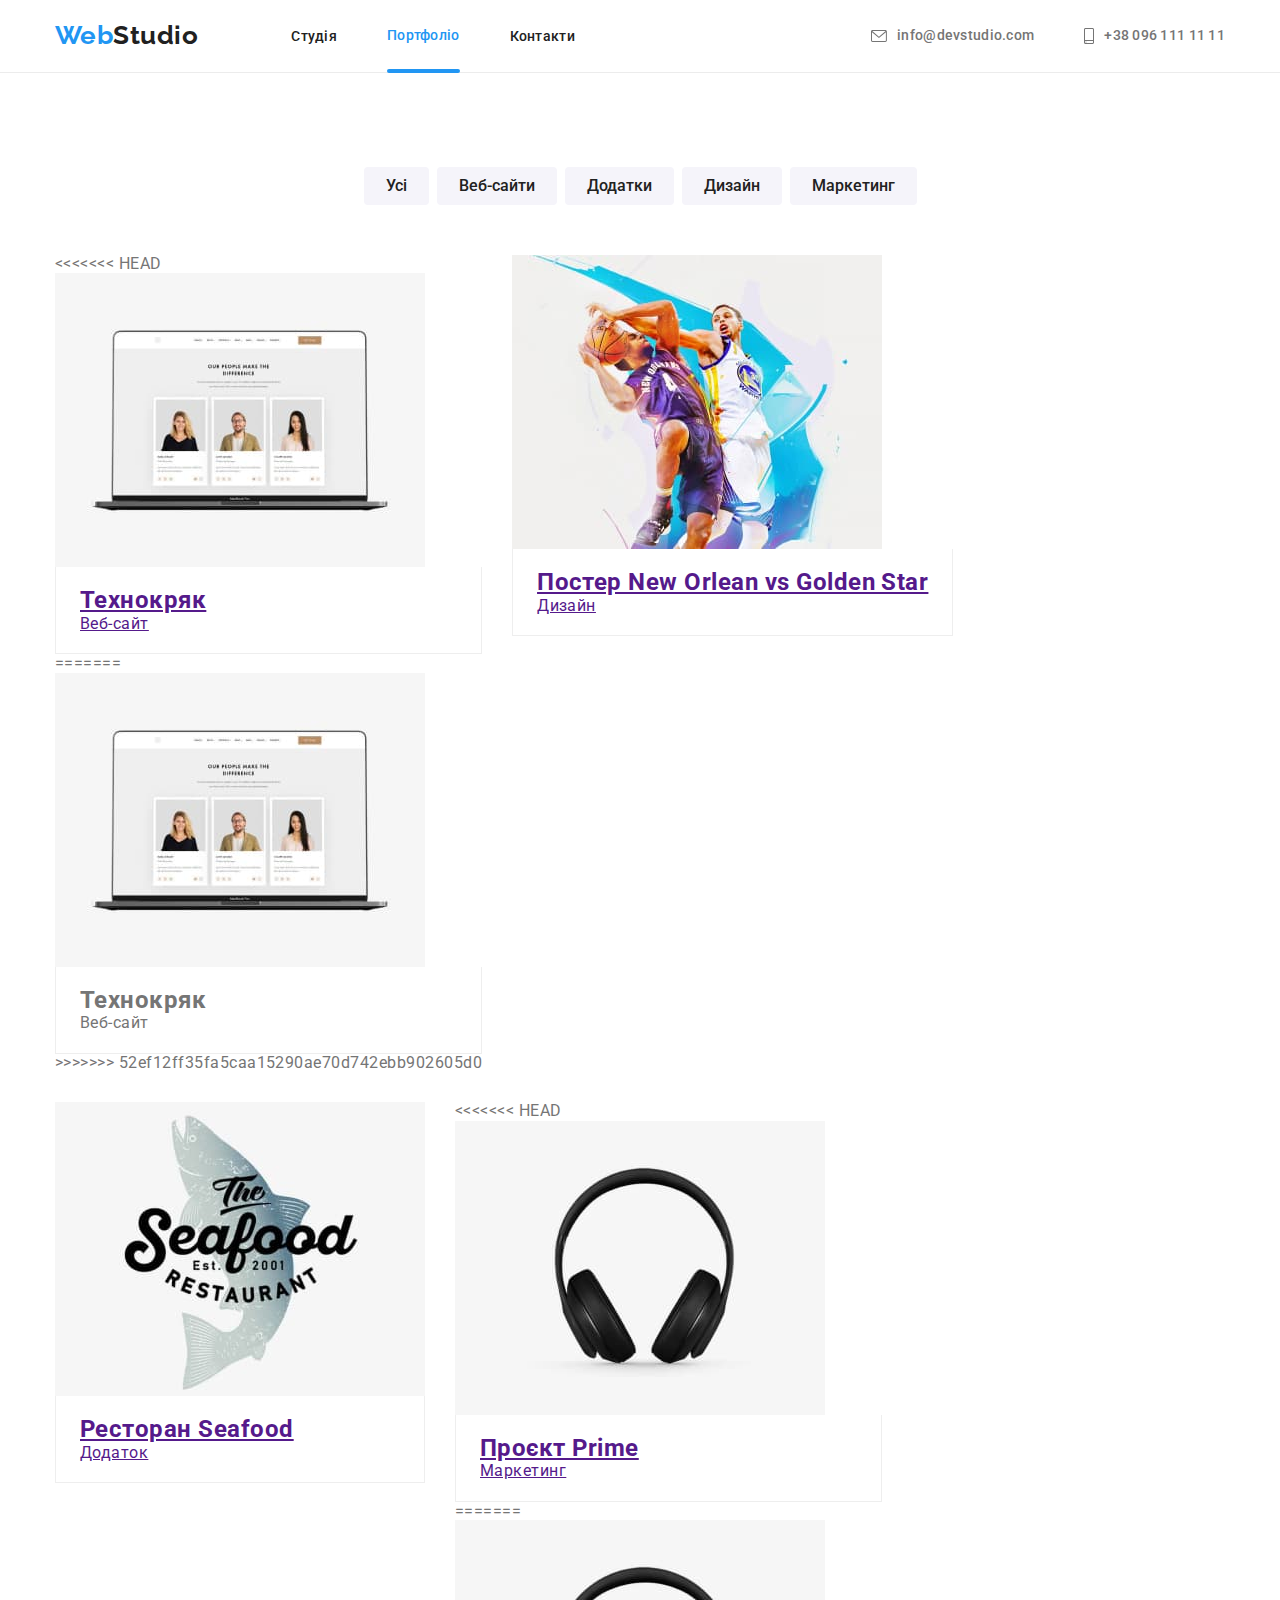
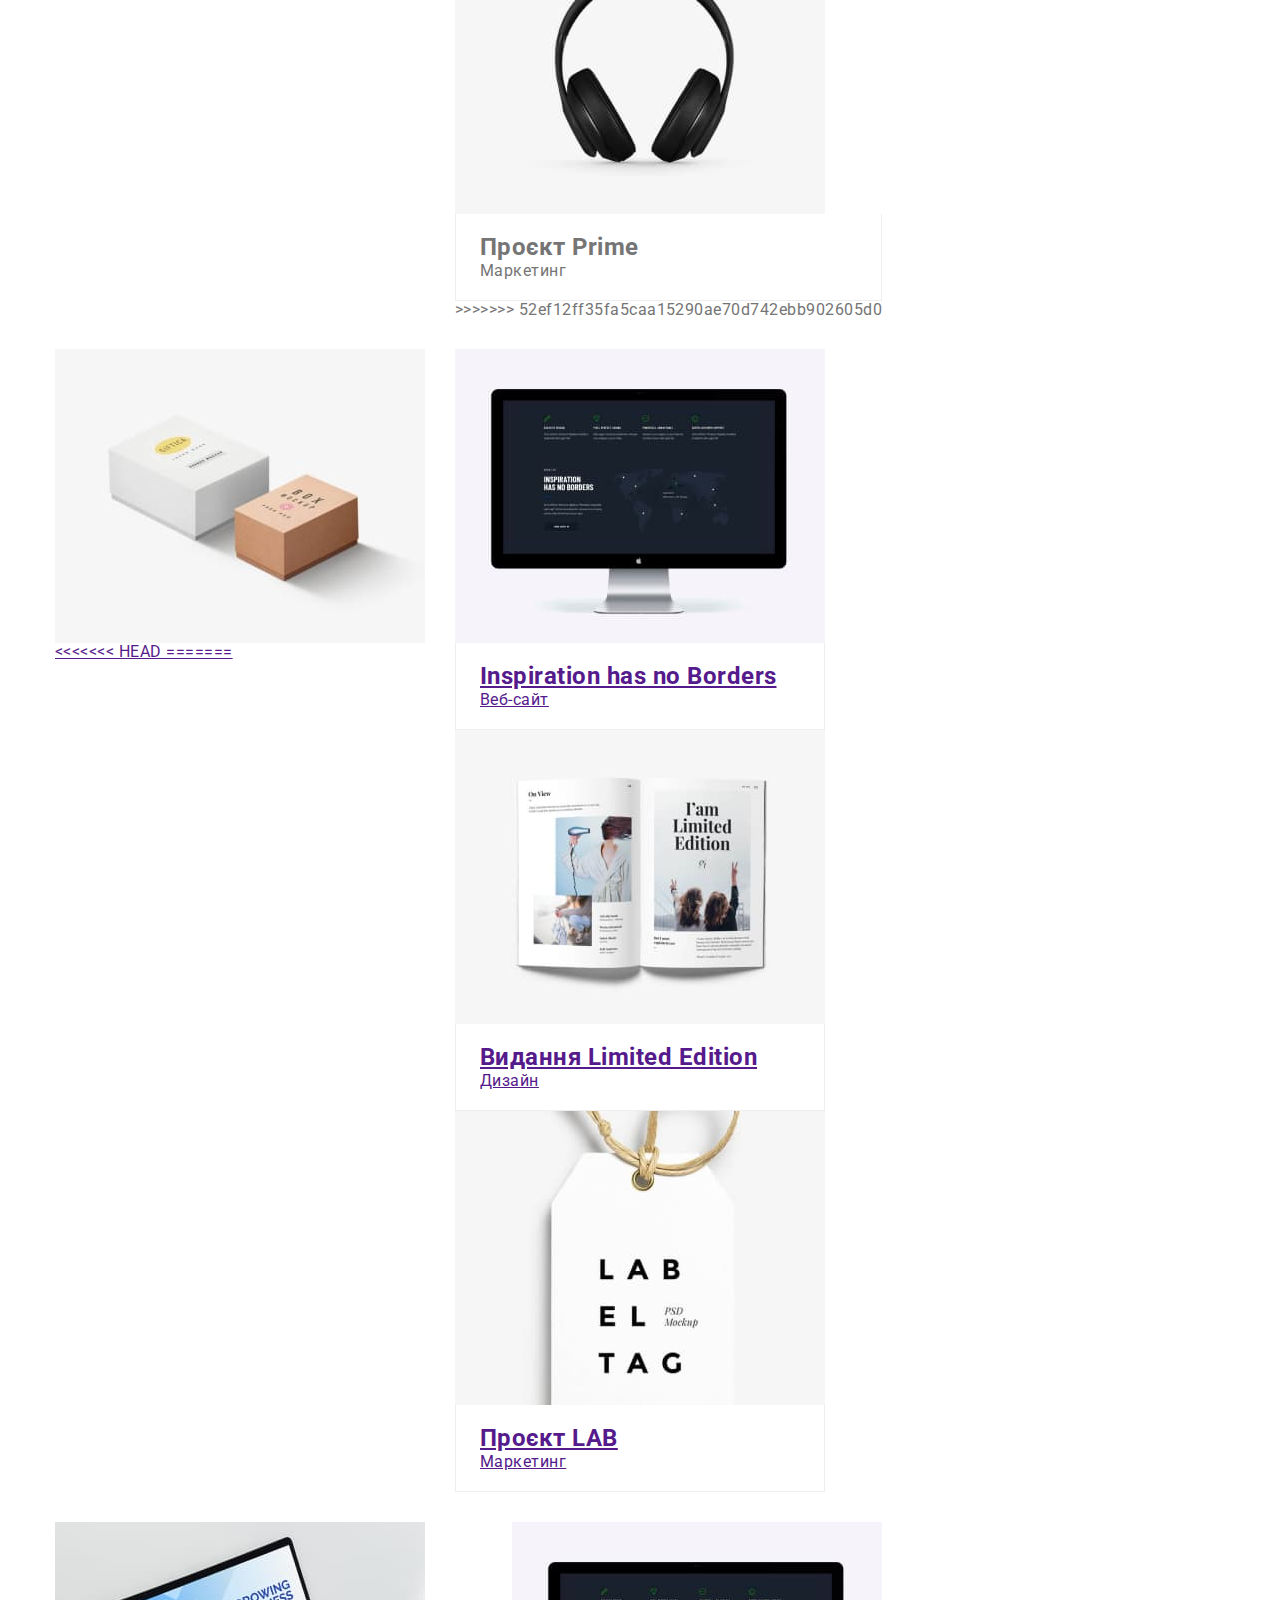
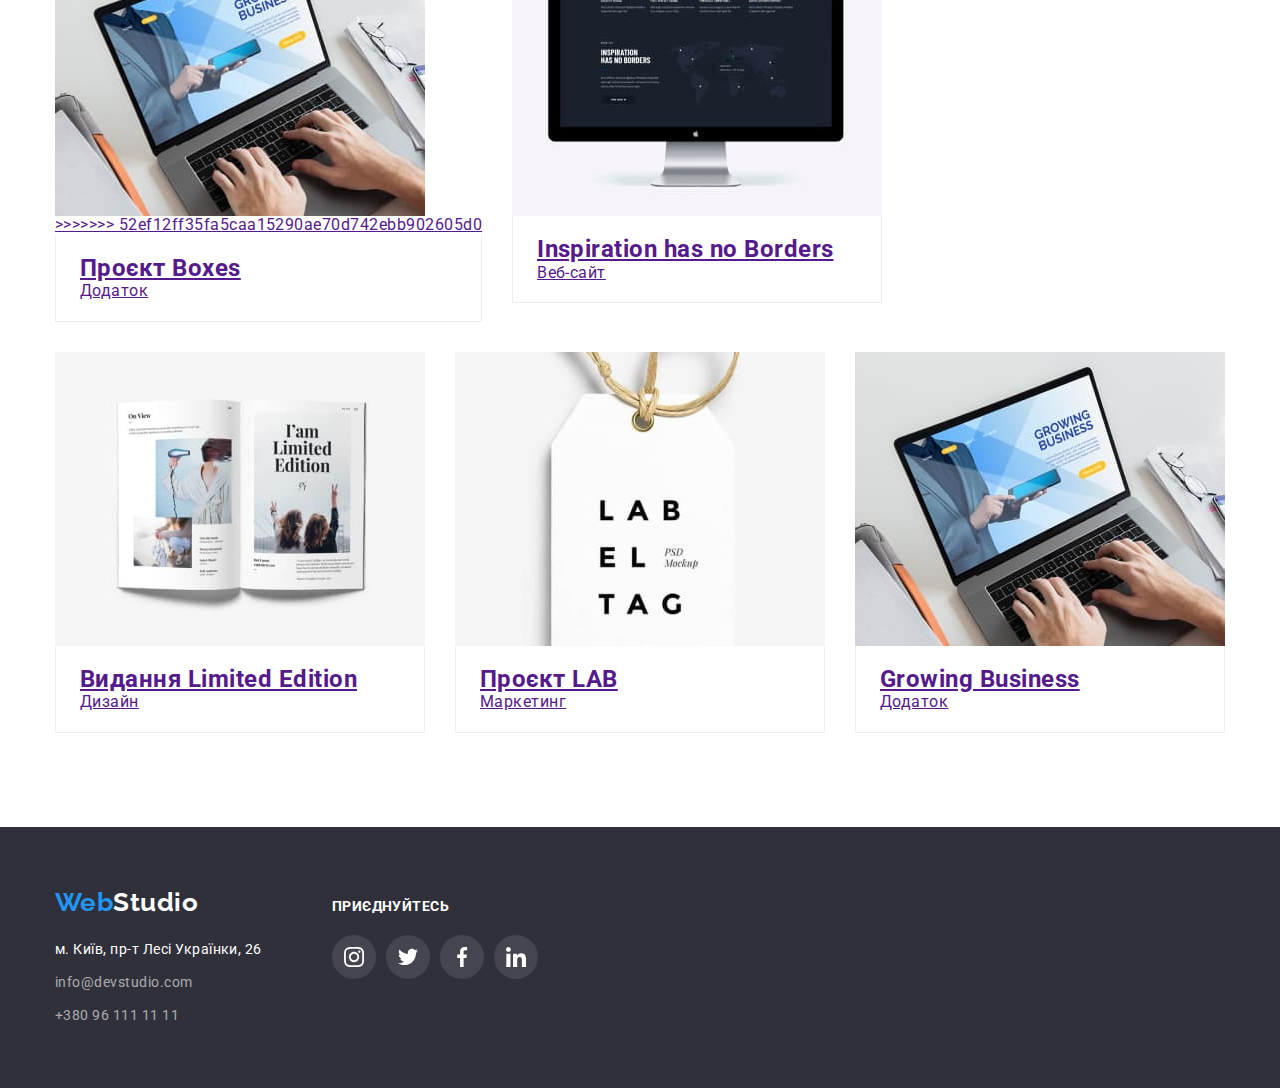
==== commit 7e254c43: "Merge branch 'main' of https://github.com/MiaktynovS/goit-markup-hw-04" ====
--- a/portfolio.html
+++ b/portfolio.html
@@ -56,6 +56,7 @@
 
     <ul class="works list">
         <li class="works-item">
+<<<<<<< HEAD
             <a href="" class="works-link">
                 <div class="works-thumb">
                     <img src="images/technocrack.jpg" alt="Відкритий сайт Технокряк на ноутбуці" width="370">
@@ -72,6 +73,14 @@
                     <p class="type">Веб-сайт</p>
                 </div>
             </a>
+=======
+            <img src="images/technocrack.jpg" alt="Відкритий сайт Технокряк на ноутбуці" width="370">
+            <div class="card">
+            <h2 class="works-title">Технокряк</h2>
+            <p class="type">Веб-сайт</p>
+            </div>
+            
+>>>>>>> 52ef12ff35fa5caa15290ae70d742ebb902605d0
         </li>
 
         <li class="works-item">
@@ -113,6 +122,7 @@
         </li>
 
         <li class="works-item">
+<<<<<<< HEAD
              <a href="" class="works-link"><div class="works-thumb"><img src="./images/project-prime.jpg" alt="Логотип проекту Prime" width="370">
                 <div class="works-overlay">
                     <div class="works-actions">
@@ -128,7 +138,15 @@
                 <p class="type">Маркетинг</p>
             </div></a>
             
-        </li>
+=======
+             <img src="./images/project-prime.jpg" alt="Логотип проекту Prime" width="370">
+             <div class="card">
+             <h2 class="works-title">Проєкт Prime</h2>
+             <p class="type">Маркетинг</p>
+            </div>                     
+>>>>>>> 52ef12ff35fa5caa15290ae70d742ebb902605d0
+        </li>
+
         <li class="works-item">
               <a href="" class="works-link">
                 <div class="works-thumb"><img src="./images/project-boxes.jpg" alt="Логотип проекту Boxes" width="370">
@@ -140,7 +158,38 @@
                     </div>
                 </div>
             </div>
-            
+<<<<<<< HEAD
+            
+=======
+        </li>
+
+        <li class="works-item">
+              <img src="./images/inspiration-has-no-bolders.jpg" alt="Сайт Inspiration" width="370">
+              <div class="card">
+              <h2 class="works-title">Inspiration has no Borders</h2>
+              <p class="type">Веб-сайт</p>
+            </div>
+         </li>
+
+        <li class="works-item">
+            <img src="./images/limited-edition.jpg" alt="Журнал Limited Edition" width="370">
+            <div class="card">  
+            <h2 class="works-title">Видання Limited Edition</h2>
+            <p class="type">Дизайн</p>   
+            </div>
+        </li>
+
+        <li class="works-item">
+             <img src="./images/project-lab.jpg" alt="Бірка фірми LAB" width="370">
+            <div class="card"> 
+            <h2 class="works-title">Проєкт LAB</h2>
+             <p class="type">Маркетинг</p>
+            </div>            
+            </li>
+
+        <li class="works-item">
+            <img src="./images/growing-business.jpg" alt="Відкритий додаток Growing Business на ноутбуці" width="370">
+>>>>>>> 52ef12ff35fa5caa15290ae70d742ebb902605d0
             <div class="card">
                 <h2 class="works-title">Проєкт Boxes</h2>
                 <p class="type">Додаток</p>
--- a/css/styles.css
+++ b/css/styles.css
@@ -223,8 +223,11 @@
     display: flex;
     justify-content: center;
     align-items: center;
+<<<<<<< HEAD
 
     transition: var(--transition-dur-and-func);
+=======
+>>>>>>> 52ef12ff35fa5caa15290ae70d742ebb902605d0
 }
 
 .contacts .contacts-link:hover,
@@ -471,10 +474,16 @@
 .clients-list-item{
     display: flex;
     justify-content: center;
+<<<<<<< HEAD
     align-items: center;
     width: 170px;
     height: 92px;
     
+=======
+    align-items: center;    
+    width: 170px;
+    height: 92px;   
+>>>>>>> 52ef12ff35fa5caa15290ae70d742ebb902605d0
 }
 
 .clients-list-link{
@@ -486,8 +495,11 @@
 
     border: 1px solid #AFB1B8;
     border-radius: 4px;
+<<<<<<< HEAD
 
     transition: color var(--transition-dur-and-func)
+=======
+>>>>>>> 52ef12ff35fa5caa15290ae70d742ebb902605d0
 }
 
 .clients-list-link:hover,
@@ -497,8 +509,9 @@
 
 .clients-list-link:hover .clients-list-icon,
 .clients-list-link:focus .clients-list-icon{
-    fill: var(--accent-color);
-}
+    fill: var(--accent-color);    
+}
+
 
 .clients-list-icon{
     fill: #AFB1B8;
@@ -728,6 +741,7 @@
     gap: 30px;    
 }
 
+<<<<<<< HEAD
 .works-link{
     text-decoration: none;
 }
@@ -805,6 +819,11 @@
 
     color: var(--primary-white-color);
     
+=======
+.works-item:hover,
+.works-item:focus{
+    box-shadow: 0px 1px 1px rgba(0, 0, 0, 0.12), 0px 4px 4px rgba(0, 0, 0, 0.06), 1px 4px 6px rgba(0, 0, 0, 0.16);
+>>>>>>> 52ef12ff35fa5caa15290ae70d742ebb902605d0
 }
 
 .works .works-title{
@@ -814,11 +833,17 @@
     letter-spacing: 0.06em;
 
     margin-bottom: 4px;
+
+
 }
 
 .works .type{
     font-size: 16px;
     line-height: 1.88;
+<<<<<<< HEAD
+=======
+
+>>>>>>> 52ef12ff35fa5caa15290ae70d742ebb902605d0
     color: var(--second-text-color);
 }
 
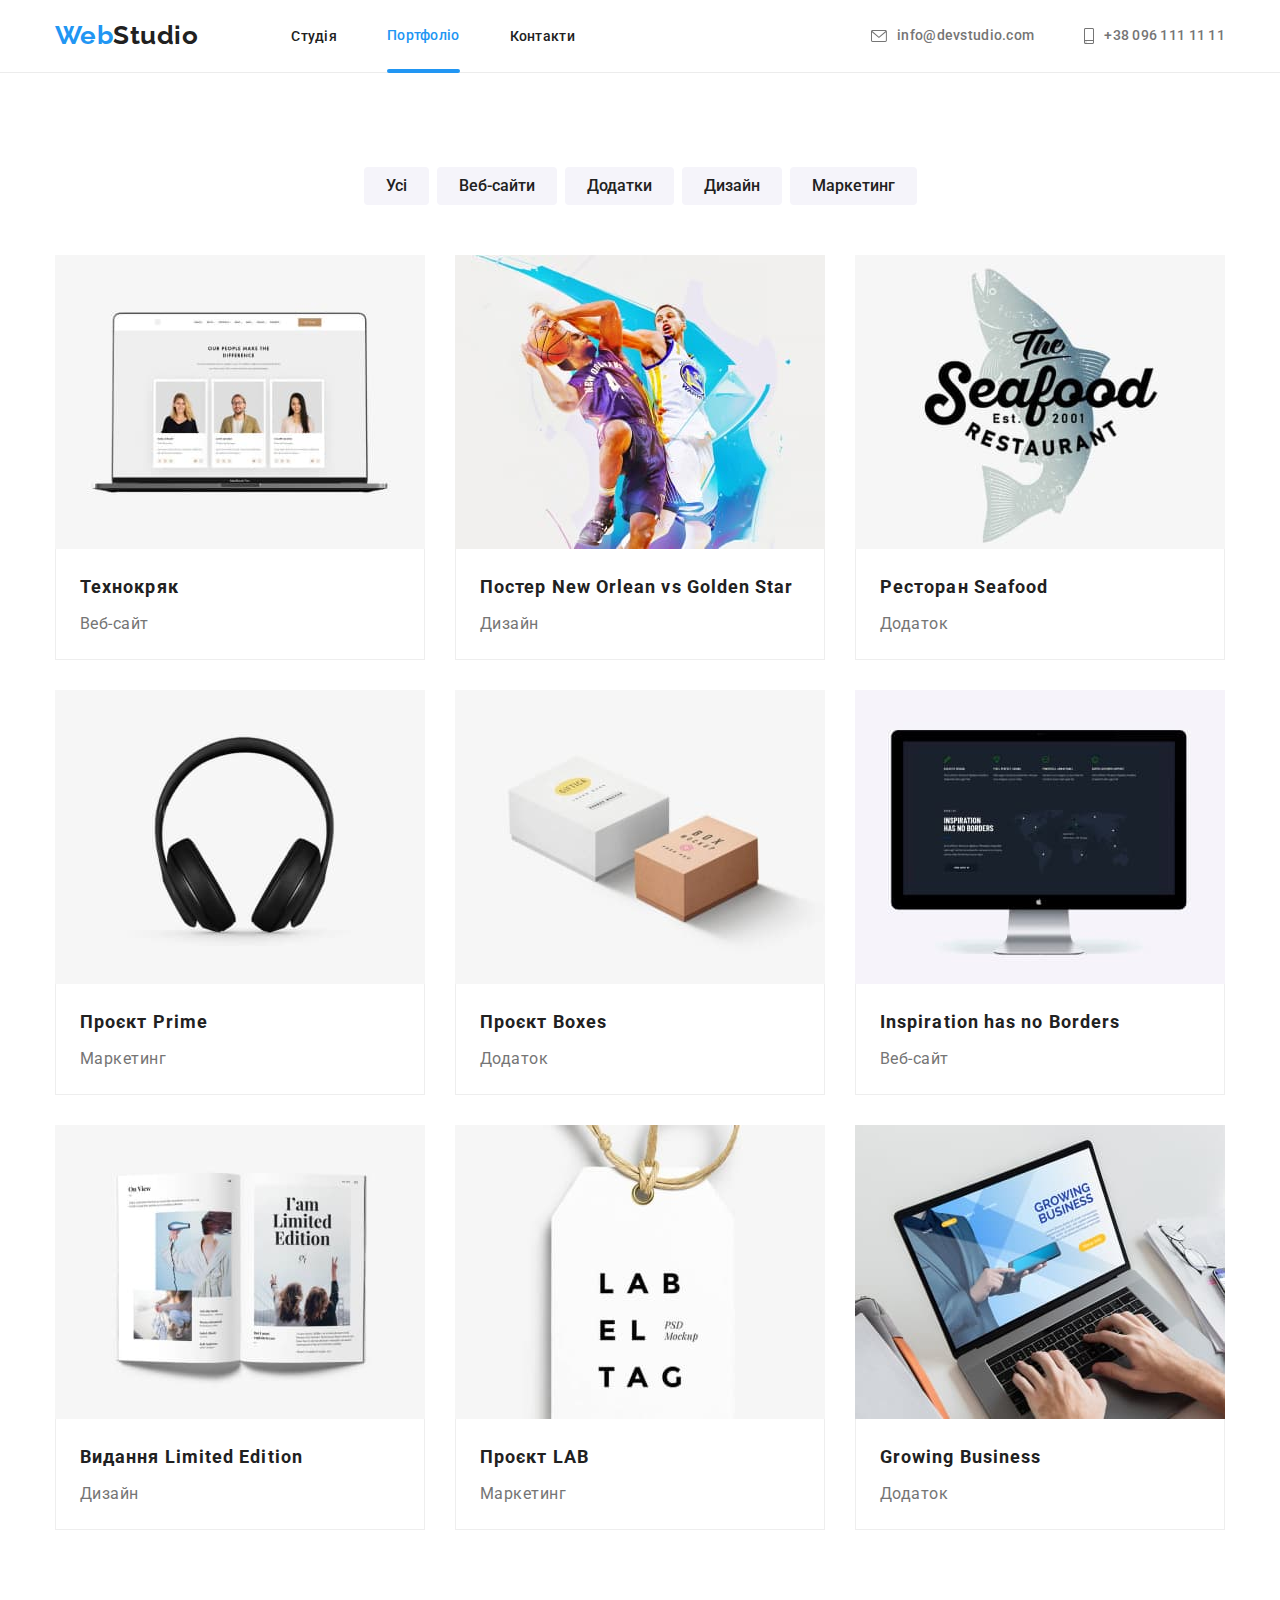
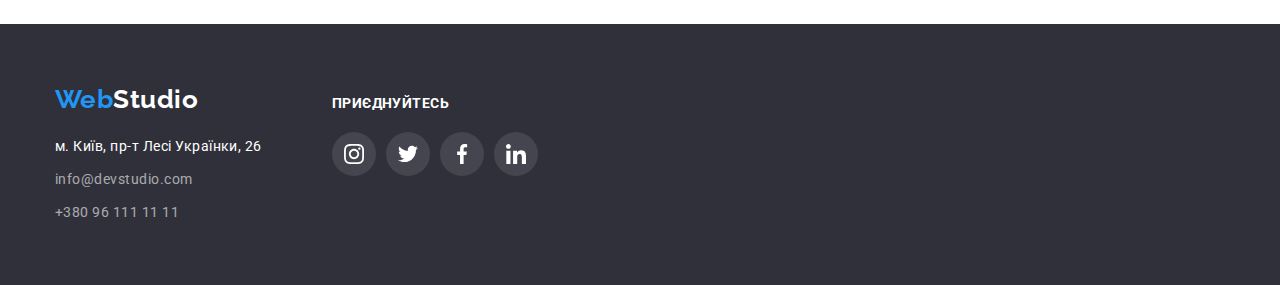
==== commit 69cabb35: "Корректируе файл CSS" ====
--- a/portfolio.html
+++ b/portfolio.html
@@ -56,7 +56,6 @@
 
     <ul class="works list">
         <li class="works-item">
-<<<<<<< HEAD
             <a href="" class="works-link">
                 <div class="works-thumb">
                     <img src="images/technocrack.jpg" alt="Відкритий сайт Технокряк на ноутбуці" width="370">
@@ -73,14 +72,14 @@
                     <p class="type">Веб-сайт</p>
                 </div>
             </a>
-=======
-            <img src="images/technocrack.jpg" alt="Відкритий сайт Технокряк на ноутбуці" width="370">
+
+            <!-- <img src="images/technocrack.jpg" alt="Відкритий сайт Технокряк на ноутбуці" width="370">
             <div class="card">
             <h2 class="works-title">Технокряк</h2>
             <p class="type">Веб-сайт</p>
-            </div>
+            </div> -->
             
->>>>>>> 52ef12ff35fa5caa15290ae70d742ebb902605d0
+
         </li>
 
         <li class="works-item">
@@ -122,8 +121,8 @@
         </li>
 
         <li class="works-item">
-<<<<<<< HEAD
-             <a href="" class="works-link"><div class="works-thumb"><img src="./images/project-prime.jpg" alt="Логотип проекту Prime" width="370">
+             <a href="" class="works-link">
+                <div class="works-thumb"><img src="./images/project-prime.jpg" alt="Логотип проекту Prime" width="370">
                 <div class="works-overlay">
                     <div class="works-actions">
                         <p class="works-actions-discription">Ресурс пропонує комплексні пропозиції з різним рівнем функціоналу та сервісів.
@@ -136,15 +135,8 @@
             <div class="card">
                 <h2 class="works-title">Проєкт Prime</h2>
                 <p class="type">Маркетинг</p>
-            </div></a>
-            
-=======
-             <img src="./images/project-prime.jpg" alt="Логотип проекту Prime" width="370">
-             <div class="card">
-             <h2 class="works-title">Проєкт Prime</h2>
-             <p class="type">Маркетинг</p>
-            </div>                     
->>>>>>> 52ef12ff35fa5caa15290ae70d742ebb902605d0
+            </div>
+             </a>
         </li>
 
         <li class="works-item">
@@ -158,38 +150,7 @@
                     </div>
                 </div>
             </div>
-<<<<<<< HEAD
-            
-=======
-        </li>
-
-        <li class="works-item">
-              <img src="./images/inspiration-has-no-bolders.jpg" alt="Сайт Inspiration" width="370">
-              <div class="card">
-              <h2 class="works-title">Inspiration has no Borders</h2>
-              <p class="type">Веб-сайт</p>
-            </div>
-         </li>
-
-        <li class="works-item">
-            <img src="./images/limited-edition.jpg" alt="Журнал Limited Edition" width="370">
-            <div class="card">  
-            <h2 class="works-title">Видання Limited Edition</h2>
-            <p class="type">Дизайн</p>   
-            </div>
-        </li>
-
-        <li class="works-item">
-             <img src="./images/project-lab.jpg" alt="Бірка фірми LAB" width="370">
-            <div class="card"> 
-            <h2 class="works-title">Проєкт LAB</h2>
-             <p class="type">Маркетинг</p>
-            </div>            
-            </li>
-
-        <li class="works-item">
-            <img src="./images/growing-business.jpg" alt="Відкритий додаток Growing Business на ноутбуці" width="370">
->>>>>>> 52ef12ff35fa5caa15290ae70d742ebb902605d0
+        
             <div class="card">
                 <h2 class="works-title">Проєкт Boxes</h2>
                 <p class="type">Додаток</p>
--- a/css/styles.css
+++ b/css/styles.css
@@ -223,11 +223,8 @@
     display: flex;
     justify-content: center;
     align-items: center;
-<<<<<<< HEAD
 
     transition: var(--transition-dur-and-func);
-=======
->>>>>>> 52ef12ff35fa5caa15290ae70d742ebb902605d0
 }
 
 .contacts .contacts-link:hover,
@@ -474,16 +471,16 @@
 .clients-list-item{
     display: flex;
     justify-content: center;
-<<<<<<< HEAD
+
     align-items: center;
     width: 170px;
     height: 92px;
     
-=======
+
     align-items: center;    
     width: 170px;
     height: 92px;   
->>>>>>> 52ef12ff35fa5caa15290ae70d742ebb902605d0
+
 }
 
 .clients-list-link{
@@ -495,11 +492,10 @@
 
     border: 1px solid #AFB1B8;
     border-radius: 4px;
-<<<<<<< HEAD
+
 
     transition: color var(--transition-dur-and-func)
-=======
->>>>>>> 52ef12ff35fa5caa15290ae70d742ebb902605d0
+
 }
 
 .clients-list-link:hover,
@@ -646,6 +642,7 @@
     height: 100%;
     background-color: rgba(0, 0, 0, 0.2);
     z-index: 10;
+    transition: opacity var(--transition-dur-and-func), visibility var(--transition-dur-and-func);
 }
 
 .backdrop.is-hidden{
@@ -661,7 +658,7 @@
     top: 50%;
     left: 50%;
     transform: translate(-50%, -50%);
-
+    
     width: 528px;
     height: 581px;
     background-color: var(--primary-white-color);
@@ -741,7 +738,6 @@
     gap: 30px;    
 }
 
-<<<<<<< HEAD
 .works-link{
     text-decoration: none;
 }
@@ -818,12 +814,12 @@
     padding: 63px 24px;
 
     color: var(--primary-white-color);
-    
-=======
+}    
+
 .works-item:hover,
 .works-item:focus{
     box-shadow: 0px 1px 1px rgba(0, 0, 0, 0.12), 0px 4px 4px rgba(0, 0, 0, 0.06), 1px 4px 6px rgba(0, 0, 0, 0.16);
->>>>>>> 52ef12ff35fa5caa15290ae70d742ebb902605d0
+
 }
 
 .works .works-title{
@@ -840,10 +836,7 @@
 .works .type{
     font-size: 16px;
     line-height: 1.88;
-<<<<<<< HEAD
-=======
-
->>>>>>> 52ef12ff35fa5caa15290ae70d742ebb902605d0
+
     color: var(--second-text-color);
 }
 
